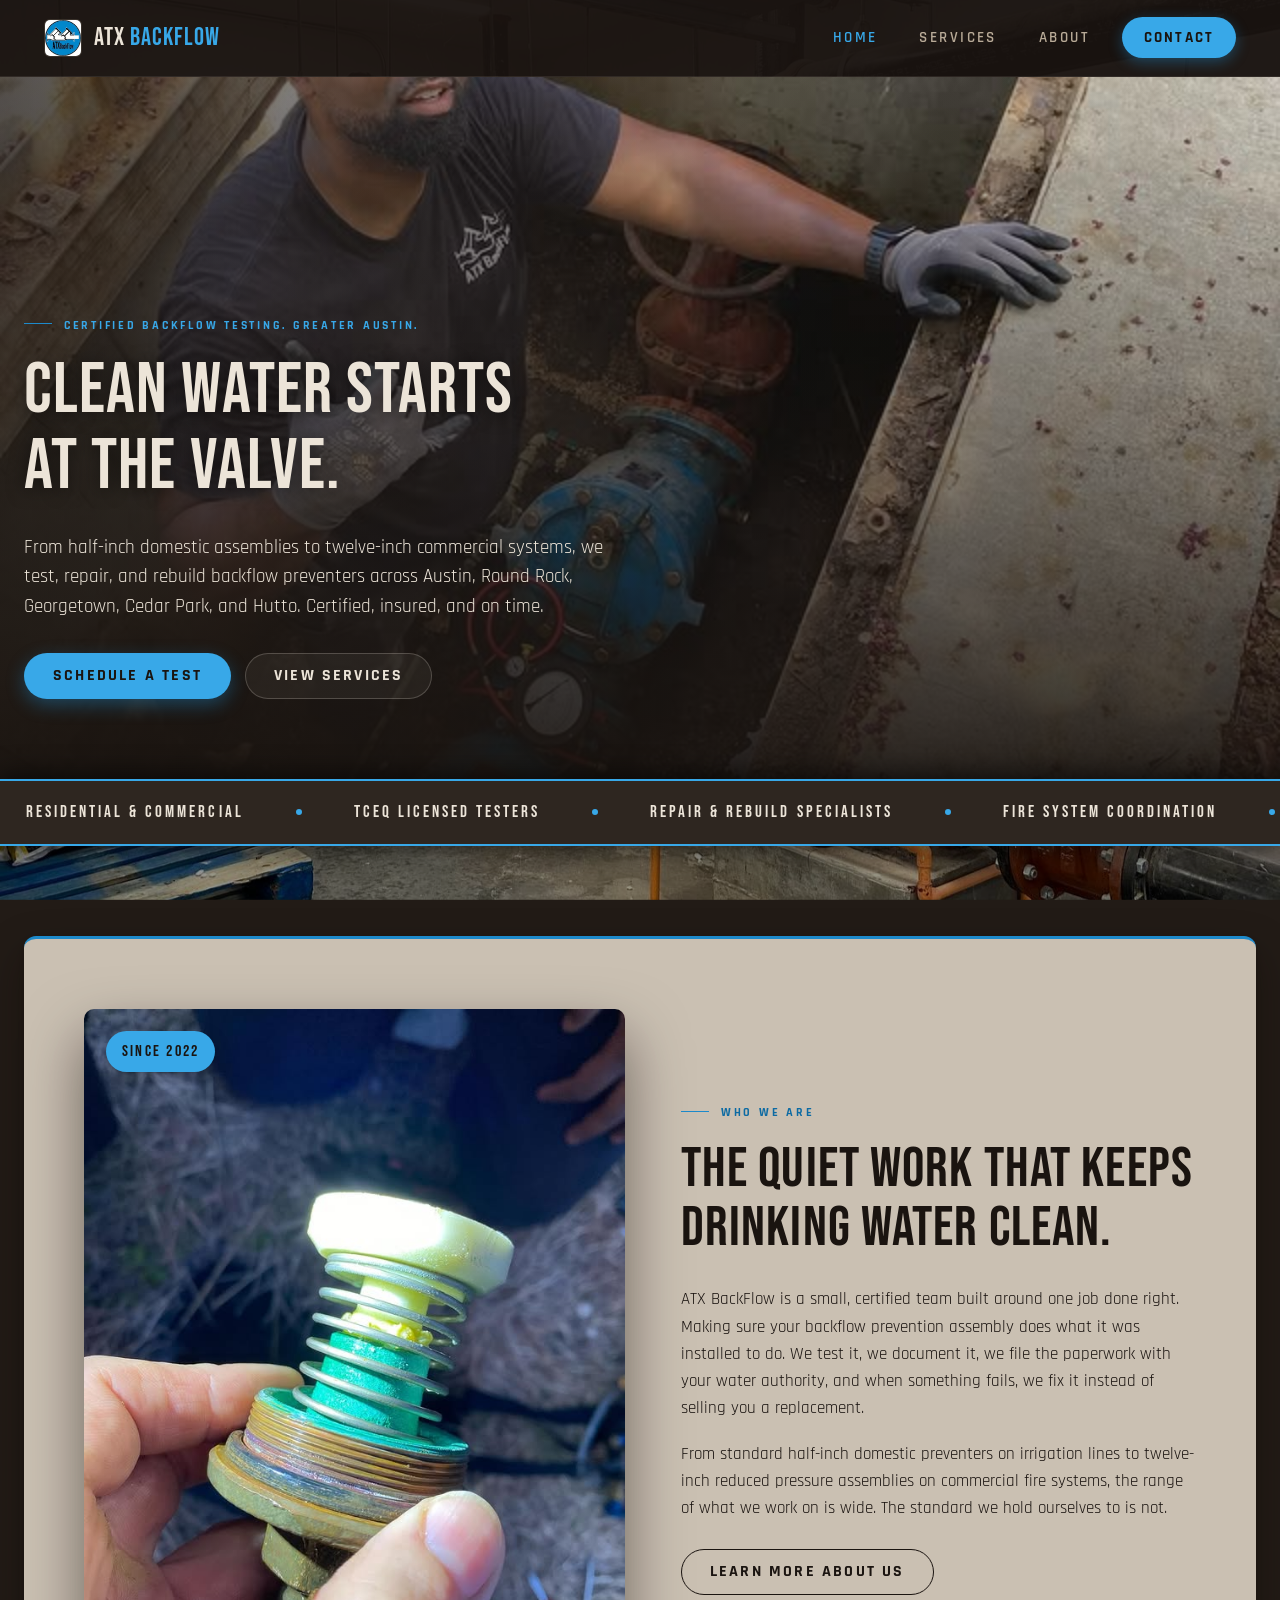
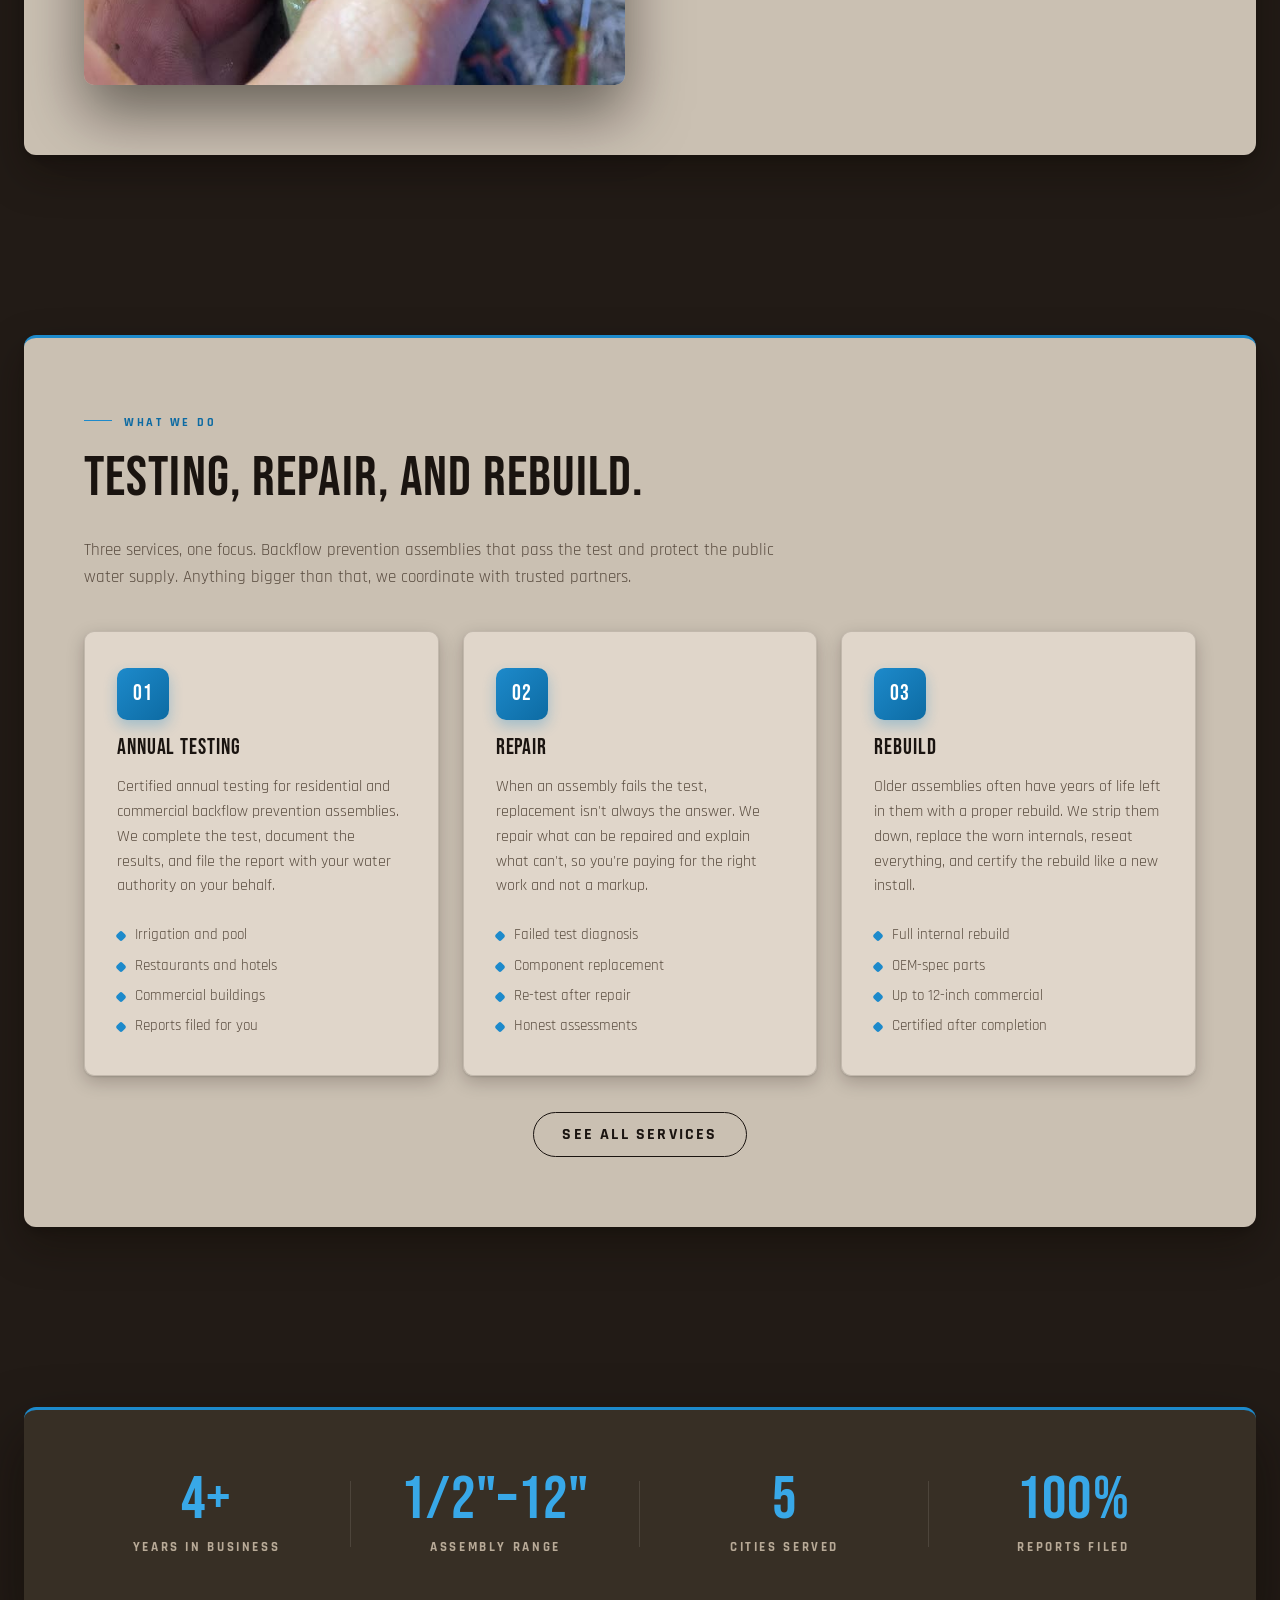
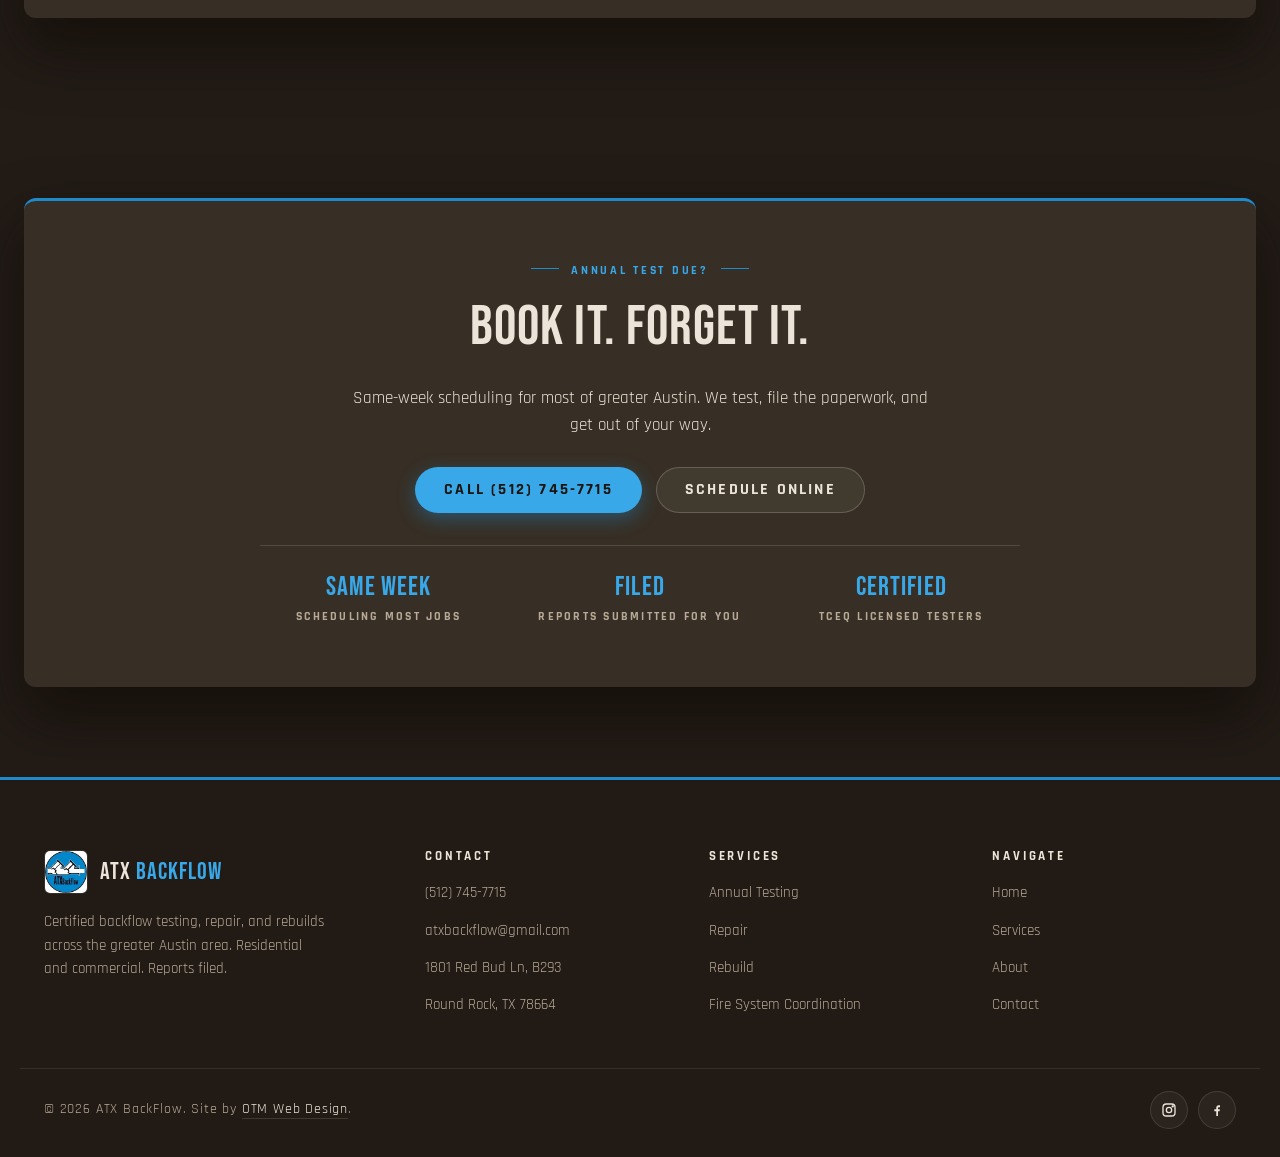
==== index.html @ 3ca77941 "small polish" ====
<!DOCTYPE html>
<html lang="en">
<head>
  <meta charset="UTF-8">
  <meta name="viewport" content="width=device-width, initial-scale=1.0">
  <title>ATX BackFlow | Certified Backflow Testing in Greater Austin</title>
  <meta name="description" content="ATX BackFlow is a certified backflow testing, repair, and rebuild company serving Austin, Round Rock, Georgetown, Cedar Park, and Hutto. Residential and commercial systems from 1/2 inch to 12 inch.">

  <link rel="preconnect" href="https://fonts.googleapis.com">
  <link rel="preconnect" href="https://fonts.gstatic.com" crossorigin>
  <link href="https://fonts.googleapis.com/css2?family=Bebas+Neue&family=Rajdhani:wght@400;500;600;700&display=swap" rel="stylesheet">

  <link rel="stylesheet" href="styles.css">
  <link rel="icon" type="image/png" href="assets/logo.jpg">
</head>
<body data-page="home">

  <header class="nav">
    <div class="nav__inner">
      <a href="index.html" class="nav__brand">
        <img src="assets/logo.jpg" alt="ATX BackFlow logo" class="nav__brand-mark">
        <strong>ATX <em>BackFlow</em></strong>
      </a>

      <button class="nav__hamburger" aria-label="Toggle menu" aria-expanded="false" aria-controls="nav-panel">
        <span></span><span></span><span></span>
      </button>

      <ul class="nav__menu">
        <li><a href="index.html" class="nav__link" data-nav="home">Home</a></li>
        <li><a href="services.html" class="nav__link" data-nav="services">Services</a></li>
        <li><a href="about.html" class="nav__link" data-nav="about">About</a></li>
        <li><a href="book.html" class="nav__cta">Contact</a></li>
      </ul>
    </div>
  </header>

  <!-- Mobile slide-in menu -->
  <div class="nav-backdrop" aria-hidden="true"></div>
  <nav class="nav-panel" id="nav-panel" aria-label="Mobile navigation">
    <a href="index.html" class="nav-panel__link" data-nav="home">Home</a>
    <a href="services.html" class="nav-panel__link" data-nav="services">Services</a>
    <a href="about.html" class="nav-panel__link" data-nav="about">About</a>
    <a href="book.html" class="nav-panel__cta">Contact</a>
  </nav>

  <!-- HERO -->
  <section class="hero">
    <div class="hero__bg" style="background-image: url('assets/hero-home.jpg');"></div>
    <div class="hero__inner">
      <div class="hero__content">
        <span class="eyebrow">Certified Backflow Testing. Greater Austin.</span>
        <h1>Clean Water Starts at the Valve.</h1>
        <p class="hero__lede">From half-inch domestic assemblies to twelve-inch commercial systems, we test, repair, and rebuild backflow preventers across Austin, Round Rock, Georgetown, Cedar Park, and Hutto. Certified, insured, and on time.</p>
        <div class="hero__actions">
          <a href="book.html" class="btn btn--primary">Schedule a Test</a>
          <a href="services.html" class="btn btn--ghost">View Services</a>
        </div>
      </div>
    </div>
  </section>

  <!-- MARQUEE (full-bleed, hero-to-content transition) -->
  <div class="marquee" aria-hidden="true">
    <div class="marquee__track">
      <span class="marquee__item">Residential &amp; Commercial</span>
      <span class="marquee__item">TCEQ Licensed Testers</span>
      <span class="marquee__item">Repair &amp; Rebuild Specialists</span>
      <span class="marquee__item">Fire System Coordination</span>
      <span class="marquee__item">Same-Week Scheduling</span>
      <span class="marquee__item">Reports Filed for You</span>
      <span class="marquee__item">Greater Austin Coverage</span>
      <span class="marquee__item">Residential &amp; Commercial</span>
      <span class="marquee__item">TCEQ Licensed Testers</span>
      <span class="marquee__item">Repair &amp; Rebuild Specialists</span>
      <span class="marquee__item">Fire System Coordination</span>
      <span class="marquee__item">Same-Week Scheduling</span>
      <span class="marquee__item">Reports Filed for You</span>
      <span class="marquee__item">Greater Austin Coverage</span>
    </div>
  </div>

  <!-- INTRO GRID -->
  <section class="section section-card">
    <div class="container reveal">
      <div class="intro-grid">
        <div class="intro-grid__media">
          <span class="intro-grid__badge">Since 2022</span>
          <img src="assets/intro-feature.jpg" alt="Rebuilt backflow assembly internals">
        </div>
        <div>
          <span class="eyebrow">Who We Are</span>
          <h2>The Quiet Work That Keeps Drinking Water Clean.</h2>
          <p>ATX BackFlow is a small, certified team built around one job done right. Making sure your backflow prevention assembly does what it was installed to do. We test it, we document it, we file the paperwork with your water authority, and when something fails, we fix it instead of selling you a replacement.</p>
          <p>From standard half-inch domestic preventers on irrigation lines to twelve-inch reduced pressure assemblies on commercial fire systems, the range of what we work on is wide. The standard we hold ourselves to is not.</p>
          <a href="about.html" class="btn btn--outline" style="margin-top: 8px;">Learn More About Us</a>
        </div>
      </div>
    </div>
  </section>

  <!-- SERVICES PREVIEW -->
  <section class="section section-card">
    <div class="container reveal">
      <div style="max-width: 720px;">
        <span class="eyebrow">What We Do</span>
        <h2>Testing, Repair, and Rebuild.</h2>
        <p class="muted" style="font-size: 1.05rem;">Three services, one focus. Backflow prevention assemblies that pass the test and protect the public water supply. Anything bigger than that, we coordinate with trusted partners.</p>
      </div>

      <div class="services-grid">
        <article class="service-card">
          <div class="service-card__icon">01</div>
          <h3>Annual Testing</h3>
          <p>Certified annual testing for residential and commercial backflow prevention assemblies. We complete the test, document the results, and file the report with your water authority on your behalf.</p>
          <ul class="service-card__list">
            <li>Irrigation and pool</li>
            <li>Restaurants and hotels</li>
            <li>Commercial buildings</li>
            <li>Reports filed for you</li>
          </ul>
        </article>

        <article class="service-card">
          <div class="service-card__icon">02</div>
          <h3>Repair</h3>
          <p>When an assembly fails the test, replacement isn't always the answer. We repair what can be repaired and explain what can't, so you're paying for the right work and not a markup.</p>
          <ul class="service-card__list">
            <li>Failed test diagnosis</li>
            <li>Component replacement</li>
            <li>Re-test after repair</li>
            <li>Honest assessments</li>
          </ul>
        </article>

        <article class="service-card">
          <div class="service-card__icon">03</div>
          <h3>Rebuild</h3>
          <p>Older assemblies often have years of life left in them with a proper rebuild. We strip them down, replace the worn internals, reseat everything, and certify the rebuild like a new install.</p>
          <ul class="service-card__list">
            <li>Full internal rebuild</li>
            <li>OEM-spec parts</li>
            <li>Up to 12-inch commercial</li>
            <li>Certified after completion</li>
          </ul>
        </article>
      </div>

      <div style="margin-top: 36px; text-align: center;">
        <a href="services.html" class="btn btn--outline">See All Services</a>
      </div>
    </div>
  </section>

  <!-- STATS (contained warm frame, deeper tone for emphasis) -->
  <section class="section section-card section-card--deep">
    <div class="container reveal">
      <div class="stats__grid">
        <div class="stat">
          <div class="stat__value">4+</div>
          <div class="stat__label">Years in Business</div>
        </div>
        <div class="stat">
          <div class="stat__value">1/2"&ndash;12"</div>
          <div class="stat__label">Assembly Range</div>
        </div>
        <div class="stat">
          <div class="stat__value">5</div>
          <div class="stat__label">Cities Served</div>
        </div>
        <div class="stat">
          <div class="stat__value">100%</div>
          <div class="stat__label">Reports Filed</div>
        </div>
      </div>
    </div>
  </section>

  <!-- CTA STRIP (contained warm frame, dense layout with trust strip) -->
  <section class="section section-card section-card--deep">
    <div class="container reveal">
      <div class="cta-strip__inner">
        <span class="eyebrow eyebrow--centered">Annual Test Due?</span>
        <h2>Book It. Forget It.</h2>
        <p class="cta-strip__lede">Same-week scheduling for most of greater Austin. We test, file the paperwork, and get out of your way.</p>
        <div class="cta-strip__actions">
          <a href="tel:5127457715" class="btn btn--primary">Call (512) 745-7715</a>
          <a href="book.html" class="btn btn--ghost">Schedule Online</a>
        </div>
        <div class="cta-trust">
          <div class="cta-trust__item">
            <div class="cta-trust__value">Same Week</div>
            <div class="cta-trust__label">Scheduling Most Jobs</div>
          </div>
          <div class="cta-trust__item">
            <div class="cta-trust__value">Filed</div>
            <div class="cta-trust__label">Reports Submitted For You</div>
          </div>
          <div class="cta-trust__item">
            <div class="cta-trust__value">Certified</div>
            <div class="cta-trust__label">TCEQ Licensed Testers</div>
          </div>
        </div>
      </div>
    </div>
  </section>

  <!-- FOOTER (full-bleed) -->
  <footer class="footer">
    <div class="footer__grid">
      <div>
        <div class="footer__brand">
          <img src="assets/logo.jpg" alt="ATX BackFlow logo">
          <span class="footer__brand-text">ATX <em>BackFlow</em></span>
        </div>
        <p class="footer__tagline">Certified backflow testing, repair, and rebuilds across the greater Austin area. Residential and commercial. Reports filed.</p>
      </div>

      <div class="footer__col">
        <h4>Contact</h4>
        <ul class="footer__list">
          <li><a href="tel:5127457715">(512) 745-7715</a></li>
          <li><a href="mailto:atxbackflow@gmail.com">atxbackflow@gmail.com</a></li>
          <li><span>1801 Red Bud Ln, B293</span></li>
          <li><span>Round Rock, TX 78664</span></li>
        </ul>
      </div>

      <div class="footer__col">
        <h4>Services</h4>
        <ul class="footer__list">
          <li><a href="services.html">Annual Testing</a></li>
          <li><a href="services.html">Repair</a></li>
          <li><a href="services.html">Rebuild</a></li>
          <li><a href="services.html">Fire System Coordination</a></li>
        </ul>
      </div>

      <div class="footer__col">
        <h4>Navigate</h4>
        <ul class="footer__list">
          <li><a href="index.html">Home</a></li>
          <li><a href="services.html">Services</a></li>
          <li><a href="about.html">About</a></li>
          <li><a href="book.html">Contact</a></li>
        </ul>
      </div>
    </div>

    <div class="footer__bottom">
      <div class="footer__credits">
        &copy; <span data-year>2026</span> ATX BackFlow. Site by <a href="https://otm-designs.com" target="_blank" rel="noopener">OTM Web Design</a>.
      </div>
      <div class="footer__social">
        <a href="https://www.instagram.com/atxbackflow/" target="_blank" rel="noopener" aria-label="Instagram">
          <svg viewBox="0 0 24 24" fill="none" stroke="currentColor" stroke-width="2"><rect x="3" y="3" width="18" height="18" rx="5"/><circle cx="12" cy="12" r="4"/><circle cx="17.5" cy="6.5" r="0.8" fill="currentColor"/></svg>
        </a>
        <a href="https://www.facebook.com/ATXbackflow" target="_blank" rel="noopener" aria-label="Facebook">
          <svg viewBox="0 0 24 24" fill="currentColor"><path d="M13.5 21v-7h2.4l.4-3h-2.8V9.2c0-.9.3-1.5 1.5-1.5h1.5V5c-.3 0-1.1-.1-2.1-.1-2.1 0-3.5 1.3-3.5 3.6V11H8v3h2.9v7h2.6z"/></svg>
        </a>
      </div>
    </div>
  </footer>

  <script src="script.js"></script>
</body>
</html>
---- styles.css ----
/* ============================================
   ATX BACKFLOW
   OTM Background Build Standard
   Warm taupe frames over dark locked background
   Water blue accent (plumbing/utility brand color)
   ============================================ */

:root {
  /* ===== Dark element palette (used for hero, nav, marquee, footer, dark sub-cards) ===== */
  --color-ink: #1a1410;          /* deep espresso text on warm frames, never pure black */
  --color-espresso: #221b16;     /* deepest dark used for footer / marquee / nav */
  --color-charcoal: #2c241d;     /* secondary dark */

  /* ===== Warm taupe frame palette ===== */
  --color-taupe-primary: #3a3128;     /* base for emphasis (CTA strip, stats, footer) */
  --color-taupe-frame: #d8cdbf;       /* primary warm frame fill (taupe, grounded) */
  --color-taupe-frame-soft: #e2d8cb;  /* lighter frame variant */
  --color-taupe-deep: #2e2620;        /* deepest warm tone, marquee/CTA strip emphasis */
  --color-taupe-line: rgba(58, 49, 40, 0.18);
  --color-warm-text-muted: #5a4d40;   /* muted text on warm frames */

  /* Frame fills with alpha for floating over locked bg */
  --frame-fill: rgba(216, 205, 191, 0.93);       /* warm taupe primary at 93% alpha */
  --frame-fill-soft: rgba(226, 216, 203, 0.94);  /* lighter sub-card / inner */
  --frame-fill-deep: rgba(58, 49, 40, 0.92);     /* deep emphasis frame (stats, CTA, marquee) */
  --frame-fill-deepest: rgba(34, 27, 22, 0.95);  /* deepest, used for footer */

  /* ===== Accent: water blue (plumbing brand) ===== */
  --accent: #1d8acb;
  --accent-bright: #38a8e8;
  --accent-deep: #0d6ba3;
  --accent-soft: rgba(29, 138, 203, 0.16);

  /* ===== Surfaces ===== */
  --color-cream: #f4ece1;              /* lightest accent surface for hover states */
  --color-text-on-dark: #ece4d8;       /* warm-tinted light text on dark surfaces */
  --color-text-on-dark-muted: #b8aa97;

  /* Form input fields (sit inside warm frames, need a clean readable surface) */
  --form-surface: #f8f2e8;
  --form-border: #b8a890;

  /* ===== Shadows ===== */
  --shadow-soft: 0 6px 18px rgba(20, 12, 6, 0.22), 0 1px 2px rgba(0, 0, 0, 0.12);
  --shadow-lift: 0 18px 42px rgba(15, 9, 4, 0.35), 0 4px 10px rgba(0, 0, 0, 0.18);
  --shadow-deep: 0 28px 60px rgba(10, 6, 2, 0.5);

  /* ===== Layout ===== */
  --container-max: 1240px;
  --radius-card: 12px;
  --radius-sub: 10px;
  --radius-pill: 999px;

  /* ===== Transitions ===== */
  --t-fast: 150ms ease;
  --t-base: 220ms ease;
  --t-slow: 380ms cubic-bezier(0.5, 0, 0.2, 1);
}

/* ============================================
   RESET / BASE
   ============================================ */

*, *::before, *::after { box-sizing: border-box; }

html {
  scroll-behavior: smooth;
  -webkit-text-size-adjust: 100%;
}

body {
  margin: 0;
  font-family: 'Rajdhani', system-ui, sans-serif;
  font-size: 17px;
  line-height: 1.6;
  color: var(--color-ink);
  background: var(--color-espresso);
  position: relative;
  min-height: 100vh;
  overflow-x: hidden;
}

body.nav-open { overflow: hidden; }

/* Locked body background. body::before ONLY. No body::after overlay (per spec). */
body::before {
  content: '';
  position: fixed;
  inset: 0;
  z-index: -1;
  background-image: url('assets/body-bg.jpg');
  background-size: cover;
  background-position: center;
  background-repeat: no-repeat;
  filter: brightness(0.6) saturate(0.95);
  will-change: transform;
}

img { max-width: 100%; display: block; }
a { color: inherit; text-decoration: none; }
button { font-family: inherit; cursor: pointer; border: none; background: none; color: inherit; }

/* ============================================
   TYPOGRAPHY
   ============================================ */

h1, h2, h3, h4 {
  font-family: 'Bebas Neue', 'Rajdhani', sans-serif;
  font-weight: 400;
  letter-spacing: 0.02em;
  line-height: 1.05;
  margin: 0 0 0.5em;
  text-transform: uppercase;
  color: var(--color-ink);
  text-wrap: balance;
}

h1 { font-size: clamp(2.8rem, 6vw, 4.5rem); letter-spacing: 0.015em; }
h2 { font-size: clamp(2.2rem, 4.5vw, 3.5rem); }
h3 { font-size: clamp(1.5rem, 2.6vw, 1.95rem); letter-spacing: 0.04em; }
h4 { font-size: 1.15rem; letter-spacing: 0.06em; }

p { margin: 0 0 1.1em; color: var(--color-ink); }
p:last-child { margin-bottom: 0; }

.lede, .hero__lede, .cta-strip p { text-wrap: pretty; }

.eyebrow {
  display: inline-block;
  font-family: 'Rajdhani', sans-serif;
  font-size: 0.78rem;
  font-weight: 700;
  letter-spacing: 0.22em;
  text-transform: uppercase;
  color: var(--accent-deep);
  margin-bottom: 1.1rem;
}

.eyebrow::before {
  content: '';
  display: inline-block;
  width: 28px;
  height: 1px;
  background: var(--accent);
  vertical-align: middle;
  margin-right: 12px;
  margin-bottom: 4px;
}

/* Symmetric eyebrow (used on CTA strip): line on both sides */
.eyebrow--centered {
  display: block;
  text-align: center;
  margin-bottom: 1.1rem;
}
.eyebrow--centered::before,
.eyebrow--centered::after {
  content: '';
  display: inline-block;
  width: 28px;
  height: 1px;
  background: var(--accent);
  vertical-align: middle;
  margin: 0 12px 4px;
}

/* Text on dark surfaces (hero, marquee, CTA strip, footer, deep frames) */
.on-dark { color: var(--color-text-on-dark); }
.on-dark h1, .on-dark h2, .on-dark h3, .on-dark h4 { color: var(--color-text-on-dark); }
.on-dark p { color: var(--color-text-on-dark); }
.on-dark .muted { color: var(--color-text-on-dark-muted); }

.muted { color: var(--color-warm-text-muted); }

/* ============================================
   LAYOUT PRIMITIVES
   Warm frame floating over locked background
   ============================================ */

.section {
  padding: 90px 0;
  position: relative;
  background: transparent;
}

.section--tight { padding: 60px 0; }

.container {
  width: calc(100% - 48px);
  max-width: var(--container-max);
  margin: 0 auto;
}

/* THE CORE PATTERN: warm floating frame.
   Applied to .section .container via the .section-card class on the section.
   Every content frame carries a 3px accent top border (frame top trim). */
.section-card .container {
  background: var(--frame-fill);
  color: var(--color-ink);
  padding: 70px 60px;
  border-radius: var(--radius-card);
  box-shadow: var(--shadow-lift);
  border-top: 3px solid var(--accent);
  position: relative;
}

/* Deeper warm frame for emphasis sections (stats, CTA strip) */
.section-card--deep .container {
  background: var(--frame-fill-deep);
  color: var(--color-text-on-dark);
  padding: 60px 50px;
  border-radius: var(--radius-card);
  box-shadow: var(--shadow-deep);
  border-top: 3px solid var(--accent);
}

.section-card--deep .container h1,
.section-card--deep .container h2,
.section-card--deep .container h3,
.section-card--deep .container h4 { color: var(--color-text-on-dark); }
.section-card--deep .container p { color: var(--color-text-on-dark); }
.section-card--deep .container .eyebrow { color: var(--accent-bright); }
.section-card--deep .container .muted { color: var(--color-text-on-dark-muted); }

/* ============================================
   BRAND TRANSITION RAIL (inner pages only)
   Sits below hero, above first content frame.
   Pages WITH a marquee skip this (marquee handles the transition).
   ============================================ */

.brand-rail {
  padding: 32px 0;
  display: flex;
  flex-direction: column;
  align-items: stretch;
  gap: 8px;
  background: transparent;
}

.brand-rail__line-primary {
  height: 3px;
  background: var(--accent);
  box-shadow: 0 0 14px rgba(56, 168, 232, 0.4);
}

.brand-rail__line-secondary {
  height: 1px;
  background: var(--accent-deep);
  opacity: 0.7;
}

/* ============================================
   NAV
   Full-width bar, no backdrop-filter (panel positioning hazard).
   Solid-ish dark background gives the premium feel.
   ============================================ */

.nav {
  position: sticky;
  top: 0;
  z-index: 100;
  background: rgba(26, 20, 16, 0.94);
  border-bottom: 1px solid rgba(216, 205, 191, 0.1);
}

.nav__inner {
  max-width: var(--container-max);
  margin: 0 auto;
  padding: 18px 24px;
  display: flex;
  align-items: center;
  justify-content: space-between;
  gap: 24px;
}

.nav__brand {
  display: flex;
  align-items: center;
  gap: 12px;
  font-family: 'Bebas Neue', sans-serif;
  font-size: 1.55rem;
  letter-spacing: 0.04em;
  color: var(--color-text-on-dark);
}

.nav__brand-mark {
  width: 38px;
  height: 38px;
  border-radius: 6px;
  object-fit: cover;
  background: var(--color-espresso);
  border: 1px solid rgba(216, 205, 191, 0.12);
}

.nav__brand strong {
  font-weight: 400;
  color: var(--color-text-on-dark);
}

.nav__brand strong em {
  font-style: normal;
  color: var(--accent-bright);
}

.nav__menu {
  display: flex;
  align-items: center;
  gap: 6px;
  list-style: none;
  margin: 0;
  padding: 0;
}

.nav__link {
  font-family: 'Rajdhani', sans-serif;
  font-size: 0.95rem;
  font-weight: 600;
  letter-spacing: 0.16em;
  text-transform: uppercase;
  color: var(--color-text-on-dark-muted);
  padding: 10px 18px;
  border-radius: var(--radius-pill);
  transition: color var(--t-fast), background var(--t-fast);
}

.nav__link:hover { color: var(--color-text-on-dark); background: rgba(216, 205, 191, 0.06); }
.nav__link.is-active { color: var(--accent-bright); }

.nav__cta {
  font-family: 'Rajdhani', sans-serif;
  font-size: 0.95rem;
  font-weight: 700;
  letter-spacing: 0.14em;
  text-transform: uppercase;
  color: var(--color-ink);
  background: var(--accent-bright);
  padding: 11px 22px;
  border-radius: var(--radius-pill);
  margin-left: 8px;
  transition: background var(--t-fast), transform var(--t-fast), box-shadow var(--t-fast);
  box-shadow: 0 4px 14px rgba(29, 138, 203, 0.4);
}

.nav__cta:hover { background: var(--color-cream); transform: translateY(-1px); box-shadow: 0 8px 22px rgba(29, 138, 203, 0.55); }

/* ============================================
   PREMIUM HAMBURGER + SLIDE-IN MOBILE MENU
   ============================================ */

.nav__hamburger {
  display: none;
  width: 48px;
  height: 48px;
  position: relative;
  background: transparent;
  border: none;
  border-radius: 8px;
  z-index: 220;
  cursor: pointer;
}

.nav__hamburger span {
  position: absolute;
  left: 11px;
  width: 26px;
  height: 2.5px;
  background: var(--accent-bright);
  border-radius: 2px;
  transition: transform 0.3s cubic-bezier(0.5, 0, 0.2, 1),
              opacity 0.2s ease,
              top 0.3s cubic-bezier(0.5, 0, 0.2, 1);
}

.nav__hamburger span:nth-child(1) { top: 16px; }
.nav__hamburger span:nth-child(2) { top: 22.75px; }
.nav__hamburger span:nth-child(3) { top: 29.5px; }

body.nav-open .nav__hamburger span:nth-child(1) { top: 22.75px; transform: rotate(45deg); }
body.nav-open .nav__hamburger span:nth-child(2) { opacity: 0; }
body.nav-open .nav__hamburger span:nth-child(3) { top: 22.75px; transform: rotate(-45deg); }

/* Backdrop dimming overlay */
.nav-backdrop {
  display: none;
  position: fixed;
  inset: 0;
  background: rgba(0, 0, 0, 0.55);
  backdrop-filter: blur(2px);
  -webkit-backdrop-filter: blur(2px);
  opacity: 0;
  transition: opacity 0.35s ease;
  pointer-events: none;
  z-index: 200;
}

body.nav-open .nav-backdrop {
  display: block;
  opacity: 1;
  pointer-events: auto;
}

/* Slide-in panel */
.nav-panel {
  display: none;
  position: fixed;
  top: 0;
  right: 0;
  bottom: 0;
  width: min(78vw, 360px);
  background: linear-gradient(165deg, var(--color-espresso) 0%, var(--color-charcoal) 60%, var(--color-taupe-primary) 100%);
  border-left: 3px solid var(--accent);
  box-shadow: -20px 0 60px rgba(0, 0, 0, 0.45);
  padding: 96px 32px 50px;
  transform: translateX(100%);
  transition: transform 0.4s cubic-bezier(0.5, 0, 0.2, 1);
  z-index: 210;
  flex-direction: column;
  gap: 0;
}

body.nav-open .nav-panel {
  display: flex;
  transform: translateX(0);
}

.nav-panel__link {
  display: block;
  font-family: 'Bebas Neue', sans-serif;
  font-size: 1.55rem;
  letter-spacing: 0.1em;
  color: var(--color-text-on-dark);
  padding: 18px 0;
  border-bottom: 1px solid rgba(56, 168, 232, 0.18);
  transition: color 0.3s cubic-bezier(0.5, 0, 0.2, 1),
              padding-left 0.3s cubic-bezier(0.5, 0, 0.2, 1);
}

.nav-panel__link:hover,
.nav-panel__link.is-active {
  color: var(--accent-bright);
  padding-left: 10px;
}

.nav-panel__cta {
  margin-top: auto;
  display: block;
  text-align: center;
  font-family: 'Rajdhani', sans-serif;
  font-size: 1rem;
  font-weight: 700;
  letter-spacing: 0.14em;
  text-transform: uppercase;
  color: var(--color-ink);
  background: var(--accent-bright);
  padding: 16px 22px;
  border-radius: var(--radius-pill);
  box-shadow: 0 6px 18px rgba(29, 138, 203, 0.4);
}

/* ============================================
   HERO
   Full-bleed. Only element allowed to break gutters.
   ============================================ */

.hero {
  position: relative;
  min-height: 78vh;
  display: flex;
  align-items: flex-end;
  padding: 120px 0 80px;
  overflow: hidden;
  isolation: isolate;
}

.hero--page { min-height: 56vh; padding: 90px 0 60px; }

.hero__bg {
  position: absolute;
  inset: 0;
  z-index: -1;
  background-size: cover;
  background-position: center;
  background-repeat: no-repeat;
}

.hero__bg::after {
  content: '';
  position: absolute;
  inset: 0;
  background:
    linear-gradient(180deg, rgba(26, 20, 16, 0.15) 0%, rgba(26, 20, 16, 0.55) 60%, rgba(26, 20, 16, 0.92) 100%),
    linear-gradient(90deg, rgba(26, 20, 16, 0.7) 0%, rgba(26, 20, 16, 0.15) 55%, transparent 100%);
}

.hero__inner {
  max-width: var(--container-max);
  margin: 0 auto;
  width: calc(100% - 48px);
  position: relative;
  z-index: 2;
}

.hero__content { max-width: 720px; }

.hero h1 {
  color: var(--color-text-on-dark);
  margin-bottom: 0.4em;
  text-shadow: 0 2px 18px rgba(0, 0, 0, 0.55);
  text-wrap: balance;
}

.hero__lede {
  font-size: 1.18rem;
  line-height: 1.55;
  color: var(--color-text-on-dark);
  max-width: 580px;
  margin-bottom: 2rem;
  font-weight: 400;
  text-wrap: pretty;
}

.hero .eyebrow { color: var(--accent-bright); }

.hero__actions {
  display: flex;
  gap: 14px;
  flex-wrap: wrap;
  align-items: center;
}

/* ============================================
   BUTTONS
   ============================================ */

.btn {
  display: inline-flex;
  align-items: center;
  justify-content: center;
  gap: 10px;
  font-family: 'Rajdhani', sans-serif;
  font-size: 0.98rem;
  font-weight: 700;
  letter-spacing: 0.14em;
  text-transform: uppercase;
  padding: 14px 28px;
  border-radius: var(--radius-pill);
  transition: all var(--t-base);
  border: 1px solid transparent;
  cursor: pointer;
  text-align: center;
  line-height: 1;
}

.btn--primary {
  background: var(--accent-bright);
  color: var(--color-ink);
  box-shadow: 0 6px 18px rgba(29, 138, 203, 0.4);
}
.btn--primary:hover { background: var(--color-cream); transform: translateY(-2px); box-shadow: 0 10px 26px rgba(29, 138, 203, 0.55); }

.btn--ghost {
  background: rgba(236, 228, 216, 0.06);
  color: var(--color-text-on-dark);
  border-color: rgba(236, 228, 216, 0.22);
}
.btn--ghost:hover { background: rgba(236, 228, 216, 0.12); border-color: var(--accent-bright); color: var(--accent-bright); }

.btn--dark {
  background: var(--color-ink);
  color: var(--color-text-on-dark);
  border-color: var(--color-ink);
}
.btn--dark:hover { background: var(--color-charcoal); transform: translateY(-2px); }

.btn--outline {
  background: transparent;
  color: var(--color-ink);
  border-color: var(--color-ink);
}
.btn--outline:hover { background: var(--color-ink); color: var(--color-text-on-dark); transform: translateY(-2px); }

.btn--block { display: flex; width: 100%; }

/* ============================================
   MARQUEE (full-bleed, deep warm tone, accent borders)
   ============================================ */

.marquee {
  background: var(--color-taupe-deep);
  border-top: 2px solid var(--accent-bright);
  border-bottom: 2px solid var(--accent-bright);
  padding: 18px 0;
  overflow: hidden;
  position: relative;
  z-index: 3;
  box-shadow:
    0 -8px 24px rgba(0, 0, 0, 0.45),
    0 8px 24px rgba(0, 0, 0, 0.35);
}

.marquee__track {
  display: flex;
  white-space: nowrap;
  animation: marquee-scroll 38s linear infinite;
  width: max-content;
}

.marquee:hover .marquee__track { animation-play-state: paused; }

.marquee__item {
  font-family: 'Bebas Neue', sans-serif;
  font-size: 1.05rem;
  letter-spacing: 0.18em;
  color: var(--color-text-on-dark);
  padding: 0 26px;
  display: flex;
  align-items: center;
  gap: 26px;
}

.marquee__item::after {
  content: '';
  display: inline-block;
  width: 6px;
  height: 6px;
  border-radius: 50%;
  background: var(--accent-bright);
  margin-left: 26px;
}

@keyframes marquee-scroll {
  from { transform: translateX(0); }
  to { transform: translateX(-50%); }
}

@media (prefers-reduced-motion: reduce) {
  .marquee__track { animation: none; }
}

/* ============================================
   INTRO GRID
   ============================================ */

.intro-grid {
  display: grid;
  grid-template-columns: 1.05fr 1fr;
  gap: 56px;
  align-items: center;
}

.intro-grid__media {
  position: relative;
  border-radius: var(--radius-sub);
  overflow: hidden;
  aspect-ratio: 4 / 5;
  box-shadow: var(--shadow-deep);
}

.intro-grid__media img {
  width: 100%;
  height: 100%;
  object-fit: cover;
}

.intro-grid__badge {
  position: absolute;
  top: 22px;
  left: 22px;
  background: var(--accent-bright);
  color: var(--color-ink);
  font-family: 'Bebas Neue', sans-serif;
  font-size: 1rem;
  letter-spacing: 0.14em;
  padding: 8px 16px;
  border-radius: var(--radius-pill);
  box-shadow: var(--shadow-soft);
}

/* ============================================
   SERVICES GRID (warm sub-cards inside warm frame)
   ============================================ */

.services-grid {
  display: grid;
  grid-template-columns: repeat(3, 1fr);
  gap: 24px;
  margin-top: 40px;
}

.service-card {
  background: var(--frame-fill-soft);
  border: 1px solid var(--color-taupe-line);
  border-radius: var(--radius-sub);
  padding: 36px 32px;
  transition: transform var(--t-base), box-shadow var(--t-base), border-color var(--t-base);
  display: flex;
  flex-direction: column;
  gap: 16px;
  box-shadow: var(--shadow-soft);
}

.service-card:hover {
  transform: translateY(-4px);
  box-shadow: var(--shadow-lift);
  border-color: var(--accent);
}

.service-card__icon {
  width: 52px;
  height: 52px;
  border-radius: 10px;
  background: linear-gradient(135deg, var(--accent) 0%, var(--accent-deep) 100%);
  display: flex;
  align-items: center;
  justify-content: center;
  color: #fff;
  font-family: 'Bebas Neue', sans-serif;
  font-size: 1.4rem;
  letter-spacing: 0.05em;
  box-shadow: 0 6px 14px rgba(29, 138, 203, 0.32);
}

.service-card h3 {
  color: var(--color-ink);
  margin: 0;
  font-size: 1.4rem;
  letter-spacing: 0.04em;
}

.service-card p {
  color: var(--color-warm-text-muted);
  font-size: 1rem;
  margin: 0;
  line-height: 1.55;
}

.service-card__list {
  list-style: none;
  margin: 8px 0 0;
  padding: 0;
  display: flex;
  flex-direction: column;
  gap: 6px;
}

.service-card__list li {
  font-size: 0.95rem;
  color: var(--color-warm-text-muted);
  padding-left: 18px;
  position: relative;
}

.service-card__list li::before {
  content: '';
  position: absolute;
  left: 0;
  top: 9px;
  width: 8px;
  height: 8px;
  background: var(--accent);
  border-radius: 2px;
  transform: rotate(45deg);
}

/* Values card with permanent left-edge accent stripe (used on about page) */
.value-card {
  position: relative;
  border-left: 3px solid var(--accent);
}

/* Service area tile (used on services page) */
.service-area-tile {
  padding: 14px 18px;
  background: var(--frame-fill-soft);
  border-radius: 8px;
  border-left: 3px solid var(--accent);
  font-weight: 600;
  color: var(--color-ink);
}

/* ============================================
   PRICING (warm sub-cards inside warm frame)
   ============================================ */

.pricing-grid {
  display: grid;
  grid-template-columns: repeat(3, 1fr);
  gap: 24px;
  margin-top: 40px;
}

.price-card {
  background: var(--frame-fill-soft);
  color: var(--color-ink);
  border-radius: var(--radius-sub);
  padding: 40px 32px;
  text-align: center;
  border: 1px solid var(--color-taupe-line);
  transition: transform var(--t-base), border-color var(--t-base), box-shadow var(--t-base);
  display: flex;
  flex-direction: column;
  box-shadow: var(--shadow-soft);
}

.price-card:hover {
  transform: translateY(-4px);
  border-color: var(--accent);
  box-shadow: var(--shadow-lift);
}

.price-card__label {
  font-family: 'Bebas Neue', sans-serif;
  font-size: 1.5rem;
  letter-spacing: 0.08em;
  color: var(--accent-deep);
  margin-bottom: 8px;
}

.price-card__amount {
  font-family: 'Bebas Neue', sans-serif;
  font-size: 3.6rem;
  letter-spacing: 0.02em;
  line-height: 1;
  color: var(--color-ink);
  margin-bottom: 6px;
}

.price-card__divider {
  width: 56px;
  height: 2px;
  background: var(--accent);
  margin: 22px auto;
}

.price-card__desc {
  font-size: 0.98rem;
  color: var(--color-warm-text-muted);
  line-height: 1.55;
  margin: 0 0 8px;
}

.price-card__note {
  font-size: 0.82rem;
  letter-spacing: 0.08em;
  text-transform: uppercase;
  color: var(--color-warm-text-muted);
  margin-top: auto;
  padding-top: 18px;
  opacity: 0.75;
}

/* ============================================
   STATS (contained, deep warm frame)
   ============================================ */

.stats__grid {
  display: grid;
  grid-template-columns: repeat(4, 1fr);
  gap: 24px;
}

.stat {
  text-align: center;
  padding: 0 16px;
  position: relative;
}

.stat:not(:last-child)::after {
  content: '';
  position: absolute;
  right: -12px;
  top: 12%;
  bottom: 12%;
  width: 1px;
  background: rgba(236, 228, 216, 0.12);
}

.stat__value {
  font-family: 'Bebas Neue', sans-serif;
  font-size: clamp(2.6rem, 5vw, 3.8rem);
  letter-spacing: 0.02em;
  line-height: 1;
  color: var(--accent-bright);
  margin-bottom: 6px;
}

.stat__label {
  font-family: 'Rajdhani', sans-serif;
  font-size: 0.82rem;
  font-weight: 700;
  letter-spacing: 0.2em;
  text-transform: uppercase;
  color: var(--color-text-on-dark-muted);
}

/* ============================================
   GALLERY GRID
   ============================================ */

.gallery-grid {
  display: grid;
  grid-template-columns: repeat(3, 1fr);
  gap: 16px;
  margin-top: 40px;
}

.gallery-item {
  aspect-ratio: 1 / 1;
  border-radius: var(--radius-sub);
  overflow: hidden;
  position: relative;
  background: var(--color-espresso);
  box-shadow: var(--shadow-soft);
  transition: transform var(--t-base), box-shadow var(--t-base);
}

.gallery-item:hover { transform: translateY(-3px); box-shadow: var(--shadow-lift); }

.gallery-item img {
  width: 100%;
  height: 100%;
  object-fit: cover;
  transition: transform 600ms ease;
}

.gallery-item:hover img { transform: scale(1.04); }

/* ============================================
   FEATURE GRID (image + content)
   ============================================ */

.feature {
  display: grid;
  grid-template-columns: 1fr 1fr;
  gap: 56px;
  align-items: center;
}

.feature--reverse .feature__media { order: 2; }

.feature__media {
  border-radius: var(--radius-sub);
  overflow: hidden;
  aspect-ratio: 4 / 3;
  box-shadow: var(--shadow-deep);
}

.feature__media img {
  width: 100%;
  height: 100%;
  object-fit: cover;
}

/* ============================================
   CTA STRIP (contained warm frame, dense layout)
   Eyebrow with symmetric line marks, headline, lede,
   dual CTAs, 3-item trust strip below
   ============================================ */

.cta-strip__inner {
  max-width: 760px;
  margin: 0 auto;
  text-align: center;
}

.cta-strip h2 {
  margin-bottom: 14px;
  font-size: clamp(1.9rem, 4vw, 2.7rem);
}

.cta-strip__lede {
  font-size: 1.05rem;
  margin-bottom: 28px;
  max-width: 580px;
  margin-left: auto;
  margin-right: auto;
  text-wrap: pretty;
}

.cta-strip__actions {
  display: flex;
  gap: 14px;
  justify-content: center;
  flex-wrap: wrap;
  margin-bottom: 32px;
}

.cta-trust {
  display: grid;
  grid-template-columns: repeat(3, 1fr);
  gap: 24px;
  padding-top: 28px;
  border-top: 1px solid rgba(236, 228, 216, 0.15);
  margin-top: 8px;
}

.cta-trust__item { text-align: center; }

.cta-trust__value {
  font-family: 'Bebas Neue', sans-serif;
  font-size: 1.7rem;
  letter-spacing: 0.04em;
  color: var(--accent-bright);
  line-height: 1;
  margin-bottom: 6px;
}

.cta-trust__label {
  font-family: 'Rajdhani', sans-serif;
  font-size: 0.78rem;
  font-weight: 700;
  letter-spacing: 0.18em;
  text-transform: uppercase;
  color: var(--color-text-on-dark-muted);
}

/* ============================================
   FORM
   Light side: warm frame fill. Dark side: deep warm.
   ============================================ */

.form-shell {
  display: grid;
  grid-template-columns: 1.4fr 1fr;
  gap: 0;
  border-radius: var(--radius-card);
  overflow: hidden;
  box-shadow: var(--shadow-deep);
  border-top: 3px solid var(--accent);
}

.form-shell__form {
  background: var(--frame-fill);
  padding: 56px 48px;
}

.form-shell__form h2 { color: var(--color-ink); margin-bottom: 28px; }

.form-shell__sidebar {
  background: var(--frame-fill-deep);
  color: var(--color-text-on-dark);
  padding: 56px 40px;
  display: flex;
  flex-direction: column;
  gap: 28px;
}

.form-shell__sidebar h3 {
  color: var(--accent-bright);
  margin-bottom: 8px;
  font-size: 1.15rem;
  letter-spacing: 0.08em;
}

.form-shell__sidebar p,
.form-shell__sidebar a {
  color: var(--color-text-on-dark);
  font-size: 1rem;
  margin: 0;
}

.form-shell__sidebar a:hover { color: var(--accent-bright); }

.form-shell__contact-block { border-top: 1px solid rgba(236, 228, 216, 0.12); padding-top: 22px; }
.form-shell__contact-block:first-of-type { border-top: 0; padding-top: 0; }

.form-row { display: grid; grid-template-columns: 1fr 1fr; gap: 18px; margin-bottom: 18px; }
.form-row--single { grid-template-columns: 1fr; }

.form-field { display: flex; flex-direction: column; gap: 8px; }

.form-field label {
  font-family: 'Rajdhani', sans-serif;
  font-size: 0.78rem;
  font-weight: 700;
  letter-spacing: 0.18em;
  text-transform: uppercase;
  color: var(--color-warm-text-muted);
}

.form-field input,
.form-field select,
.form-field textarea {
  font-family: 'Rajdhani', sans-serif;
  font-size: 1rem;
  padding: 13px 14px;
  border: 1px solid var(--form-border);
  border-radius: 8px;
  background: var(--form-surface);
  color: var(--color-ink);
  transition: border-color var(--t-fast), background var(--t-fast), box-shadow var(--t-fast);
  width: 100%;
}

.form-field input:focus,
.form-field select:focus,
.form-field textarea:focus {
  outline: none;
  border-color: var(--accent);
  background: #fff;
  box-shadow: 0 0 0 3px var(--accent-soft);
}

.form-field textarea { resize: vertical; min-height: 120px; }

.form-submit { margin-top: 12px; }

/* ============================================
   FOOTER (full-bleed, deepest warm tone)
   3px accent top border to mirror frame trim and close the loop
   ============================================ */

.footer {
  background: var(--frame-fill-deepest);
  border-top: 3px solid var(--accent);
  padding: 70px 0 28px;
  color: var(--color-text-on-dark-muted);
  position: relative;
  z-index: 3;
}

.footer__grid {
  display: grid;
  grid-template-columns: 1.4fr 1fr 1fr 1fr;
  gap: 40px;
  max-width: var(--container-max);
  margin: 0 auto;
  padding: 0 24px;
}

.footer__brand {
  display: flex;
  align-items: center;
  gap: 12px;
  margin-bottom: 16px;
}

.footer__brand img {
  width: 44px; height: 44px;
  border-radius: 6px;
  border: 1px solid rgba(236, 228, 216, 0.1);
}

.footer__brand-text {
  font-family: 'Bebas Neue', sans-serif;
  font-size: 1.5rem;
  letter-spacing: 0.04em;
  color: var(--color-text-on-dark);
}

.footer__brand-text em { font-style: normal; color: var(--accent-bright); }

.footer__tagline { font-size: 0.95rem; max-width: 280px; line-height: 1.55; color: var(--color-text-on-dark-muted); }

.footer__col h4 {
  font-family: 'Rajdhani', sans-serif;
  font-size: 0.8rem;
  font-weight: 700;
  letter-spacing: 0.22em;
  text-transform: uppercase;
  color: var(--color-text-on-dark);
  margin-bottom: 16px;
}

.footer__list { list-style: none; padding: 0; margin: 0; display: flex; flex-direction: column; gap: 10px; }
.footer__list a, .footer__list span { font-size: 0.95rem; color: var(--color-text-on-dark-muted); transition: color var(--t-fast); }
.footer__list a:hover { color: var(--accent-bright); }

.footer__bottom {
  max-width: var(--container-max);
  margin: 50px auto 0;
  padding: 22px 24px 0;
  border-top: 1px solid rgba(236, 228, 216, 0.1);
  display: flex;
  align-items: center;
  justify-content: space-between;
  gap: 24px;
  font-size: 0.85rem;
  letter-spacing: 0.06em;
}

.footer__credits { color: var(--color-text-on-dark-muted); }
.footer__credits a { color: var(--color-text-on-dark); border-bottom: 1px solid rgba(236, 228, 216, 0.15); }
.footer__credits a:hover { color: var(--accent-bright); border-color: var(--accent-bright); }

.footer__social { display: flex; gap: 10px; }

.footer__social a {
  width: 38px; height: 38px;
  border-radius: 50%;
  background: rgba(236, 228, 216, 0.05);
  border: 1px solid rgba(236, 228, 216, 0.12);
  display: flex;
  align-items: center;
  justify-content: center;
  color: var(--color-text-on-dark);
  transition: background var(--t-fast), color var(--t-fast), border-color var(--t-fast);
}

.footer__social a:hover { background: var(--accent); color: #fff; border-color: var(--accent); }
.footer__social svg { width: 16px; height: 16px; }

/* ============================================
   THANK-YOU
   ============================================ */

.thanks {
  min-height: calc(100vh - 90px);
  display: flex;
  align-items: center;
  padding: 80px 0;
}

.thanks__card {
  max-width: 640px;
  margin: 0 auto;
  background: var(--frame-fill);
  color: var(--color-ink);
  border-radius: var(--radius-card);
  padding: 70px 56px;
  text-align: center;
  box-shadow: var(--shadow-deep);
  border-top: 3px solid var(--accent);
}

.thanks__check {
  width: 72px; height: 72px;
  border-radius: 50%;
  background: var(--accent-bright);
  color: #fff;
  display: flex;
  align-items: center;
  justify-content: center;
  margin: 0 auto 24px;
  box-shadow: 0 8px 22px rgba(29, 138, 203, 0.4);
}

.thanks__check svg { width: 32px; height: 32px; stroke-width: 3; }

.thanks h1 { color: var(--color-ink); margin-bottom: 14px; }
.thanks p { color: var(--color-warm-text-muted); font-size: 1.05rem; margin-bottom: 22px; }

/* ============================================
   REVEAL ANIMATIONS
   ============================================ */

.reveal {
  opacity: 0;
  transform: translateY(20px);
  transition: opacity 600ms ease, transform 600ms ease;
}

.reveal.is-visible { opacity: 1; transform: translateY(0); }

@media (prefers-reduced-motion: reduce) {
  .reveal { opacity: 1; transform: none; transition: none; }
}

/* ============================================
   RESPONSIVE
   ============================================ */

@media (max-width: 1100px) {
  .form-shell { grid-template-columns: 1fr; }
  .feature, .intro-grid { grid-template-columns: 1fr; gap: 36px; }
  .feature--reverse .feature__media { order: 0; }
  .services-grid { grid-template-columns: repeat(2, 1fr); }
  .stats__grid { grid-template-columns: repeat(2, 1fr); gap: 36px; }
  .stat:nth-child(2)::after { display: none; }
  .footer__grid { grid-template-columns: 1.4fr 1fr 1fr; }
}

@media (max-width: 900px) {
  .nav__menu, .nav__cta { display: none; }
  .nav__hamburger { display: block; }

  .section { padding: 70px 0; }
  .section-card .container,
  .section-card--deep .container { padding: 50px 36px; }

  .hero { min-height: 70vh; padding: 90px 0 60px; }
  .hero--page { min-height: 44vh; padding: 70px 0 50px; }
  .hero__lede { font-size: 1.05rem; }

  .pricing-grid, .gallery-grid { grid-template-columns: repeat(2, 1fr); }
  .footer__grid { grid-template-columns: 1fr 1fr; }
  .form-shell__form, .form-shell__sidebar { padding: 40px 28px; }
  .cta-trust { grid-template-columns: 1fr; gap: 18px; }
}

@media (max-width: 560px) {
  body { font-size: 16px; }
  .section { padding: 56px 0; }
  .section-card .container,
  .section-card--deep .container { padding: 36px 22px; }
  .hero { min-height: 64vh; padding: 70px 0 50px; }
  .hero__actions { flex-direction: column; align-items: stretch; }
  .hero__actions .btn { justify-content: center; }
  .services-grid, .pricing-grid, .gallery-grid { grid-template-columns: 1fr; }
  .stats__grid { grid-template-columns: 1fr 1fr; gap: 24px; }
  .stat:not(:last-child)::after { display: none; }
  .footer__grid { grid-template-columns: 1fr; gap: 32px; }
  .footer__bottom { flex-direction: column; align-items: flex-start; gap: 14px; }
  .form-row { grid-template-columns: 1fr; }
  .thanks__card { padding: 50px 28px; }
  .nav__brand { font-size: 1.3rem; }
  .nav__brand-mark { width: 34px; height: 34px; }
  .cta-strip__actions { flex-direction: column; align-items: stretch; }
}
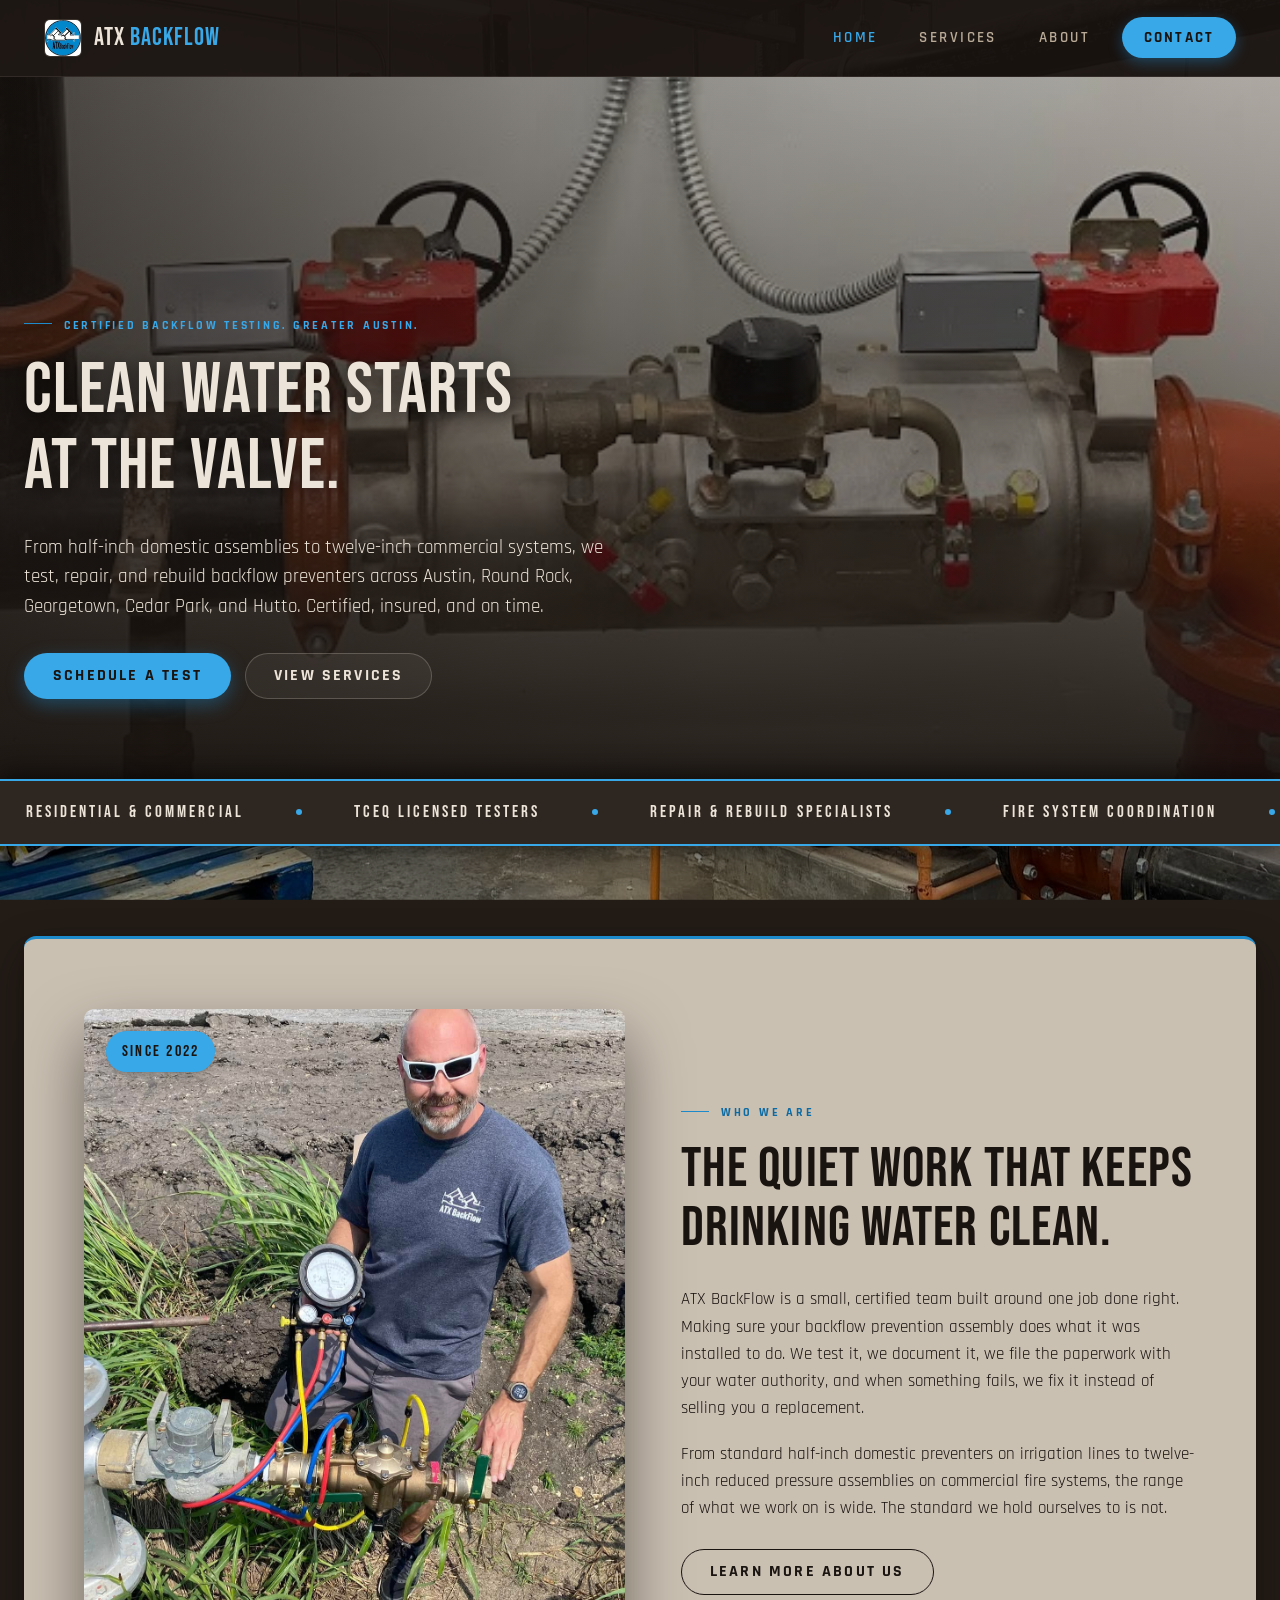
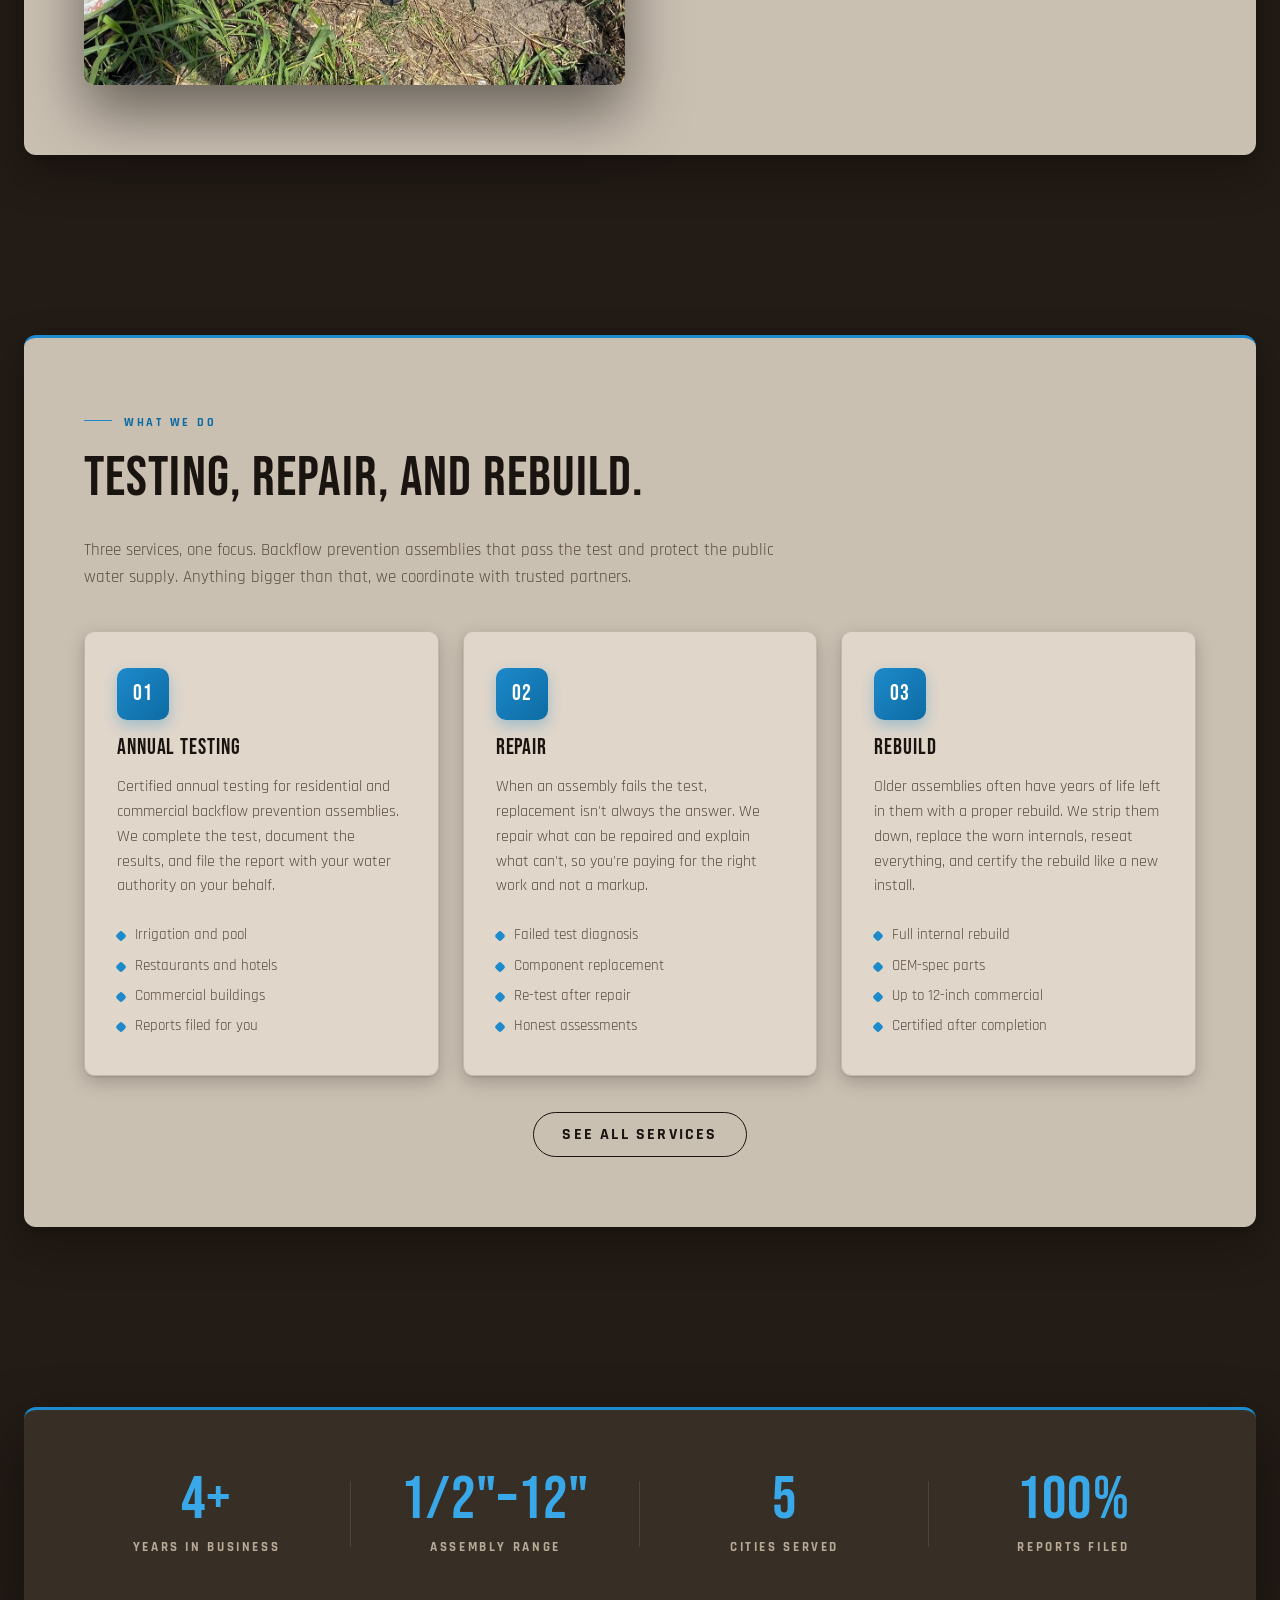
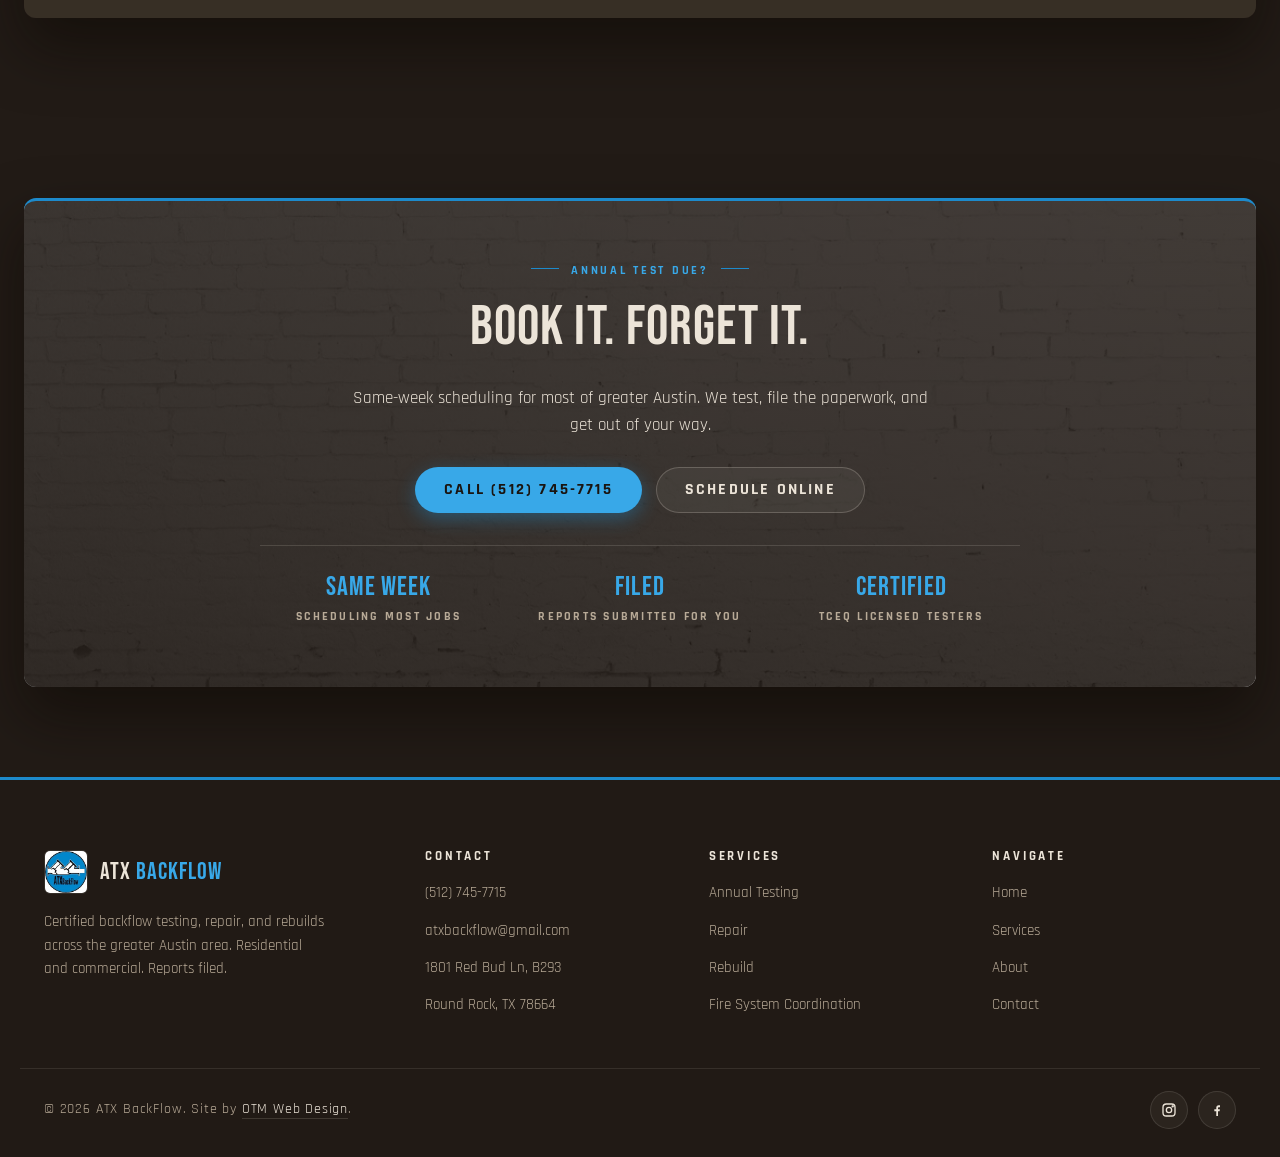
==== commit 3a4fd920: "Polished first round" ====
--- a/index.html
+++ b/index.html
@@ -86,7 +86,7 @@
       <div class="intro-grid">
         <div class="intro-grid__media">
           <span class="intro-grid__badge">Since 2022</span>
-          <img src="assets/intro-feature.jpg" alt="Rebuilt backflow assembly internals">
+          <img src="assets/home-intro.jpg" alt="Rebuilt backflow assembly internals">
         </div>
         <div>
           <span class="eyebrow">Who We Are</span>
@@ -177,7 +177,7 @@
   </section>
 
   <!-- CTA STRIP (contained warm frame, dense layout with trust strip) -->
-  <section class="section section-card section-card--deep">
+  <section class="section section-card section-card--deep has-bg">
     <div class="container reveal">
       <div class="cta-strip__inner">
         <span class="eyebrow eyebrow--centered">Annual Test Due?</span>
--- a/styles.css
+++ b/styles.css
@@ -214,6 +214,18 @@
   border-top: 3px solid var(--accent);
 }
 
+/* CTA strip with a background image. Image sits under a warm dark scrim
+   so the headline, blue accents, and trust strip stay legible. */
+.section-card--deep.has-bg .container {
+  background:
+    linear-gradient(rgba(34, 27, 22, 0.86), rgba(34, 27, 22, 0.9)),
+    url('assets/cta-bg.jpg');
+  background-size: cover, cover;
+  background-position: center, center;
+  background-repeat: no-repeat, no-repeat;
+  overflow: hidden;
+}
+
 .section-card--deep .container h1,
 .section-card--deep .container h2,
 .section-card--deep .container h3,
@@ -229,13 +241,17 @@
    ============================================ */
 
 .brand-rail {
-  padding: 32px 0;
+  padding: 18px 0 0;
   display: flex;
   flex-direction: column;
   align-items: stretch;
   gap: 8px;
   background: transparent;
 }
+
+/* When a brand rail is immediately followed by a content section,
+   pull that section up so the rail reads as a tight hero-to-content handoff */
+.brand-rail + .section { padding-top: 40px; }
 
 .brand-rail__line-primary {
   height: 3px;
@@ -472,7 +488,7 @@
   isolation: isolate;
 }
 
-.hero--page { min-height: 56vh; padding: 90px 0 60px; }
+.hero--page { min-height: 52vh; padding: 90px 0 44px; }
 
 .hero__bg {
   position: absolute;
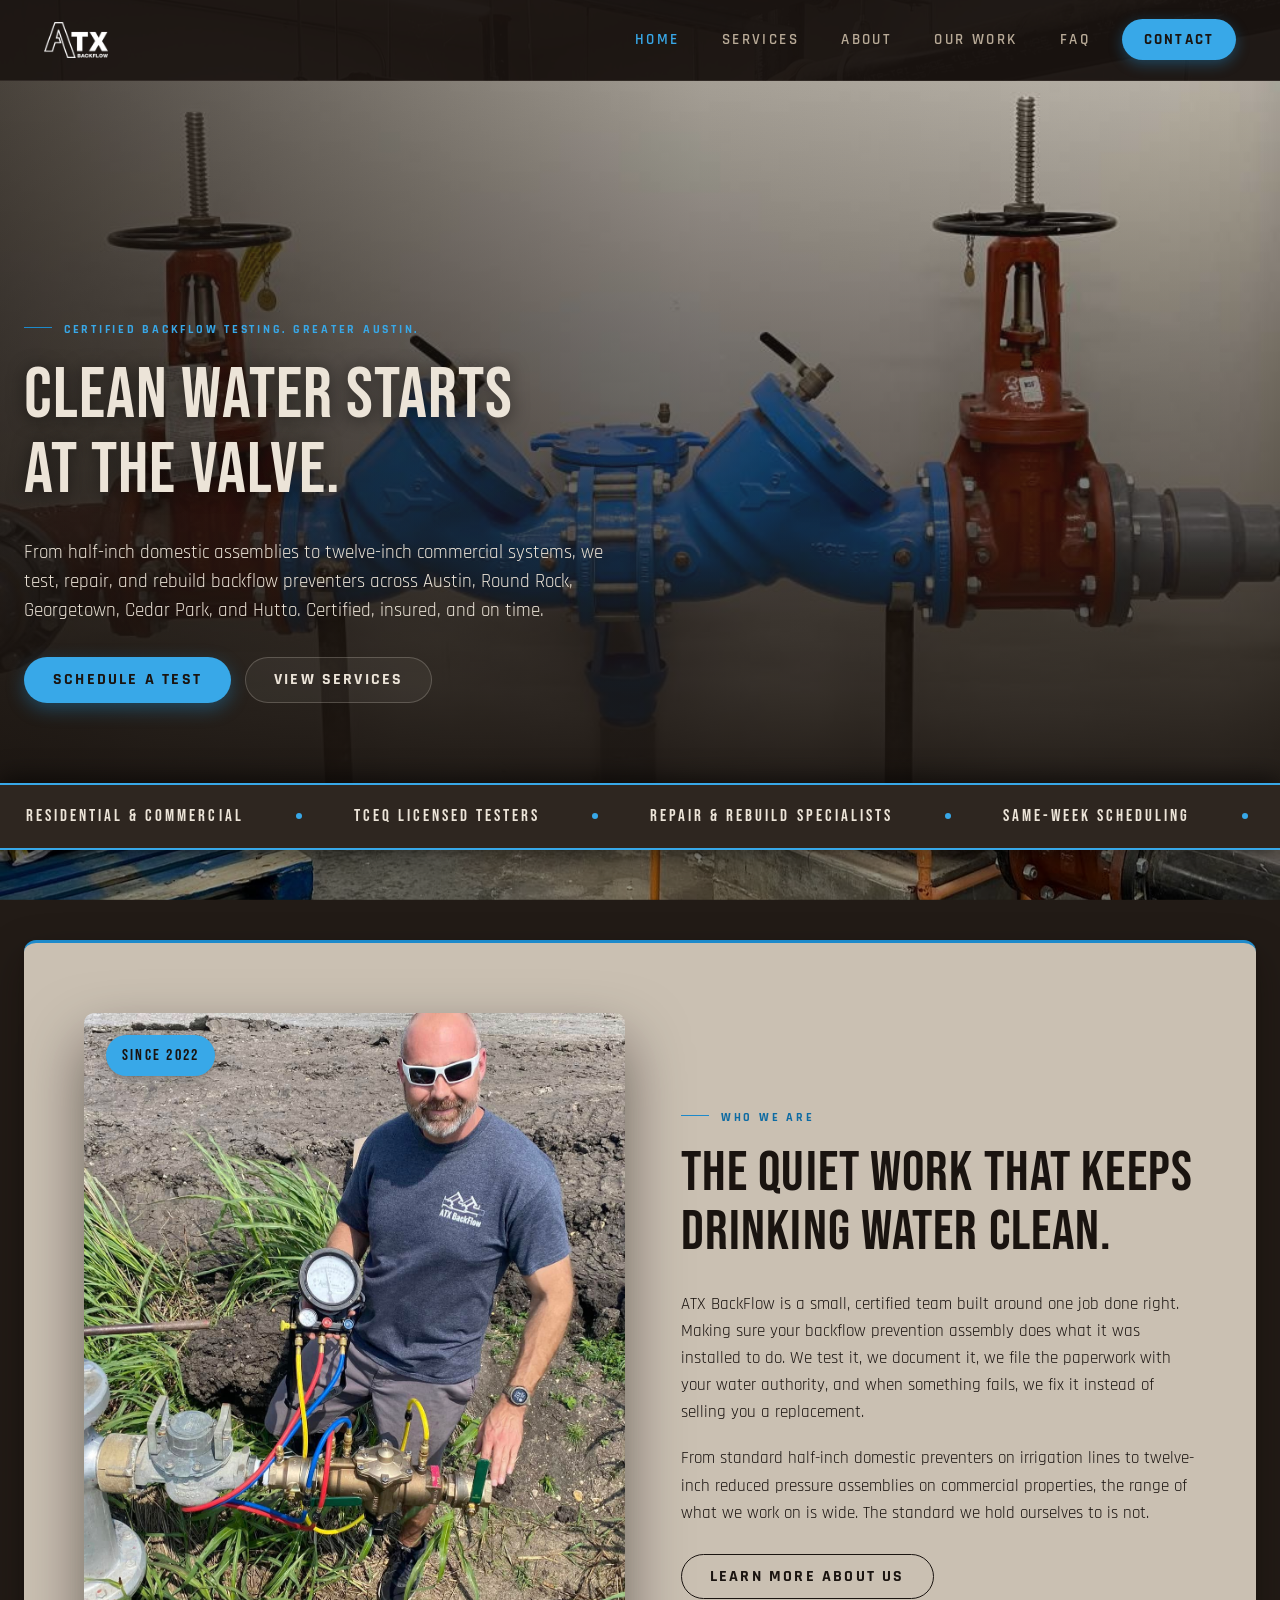
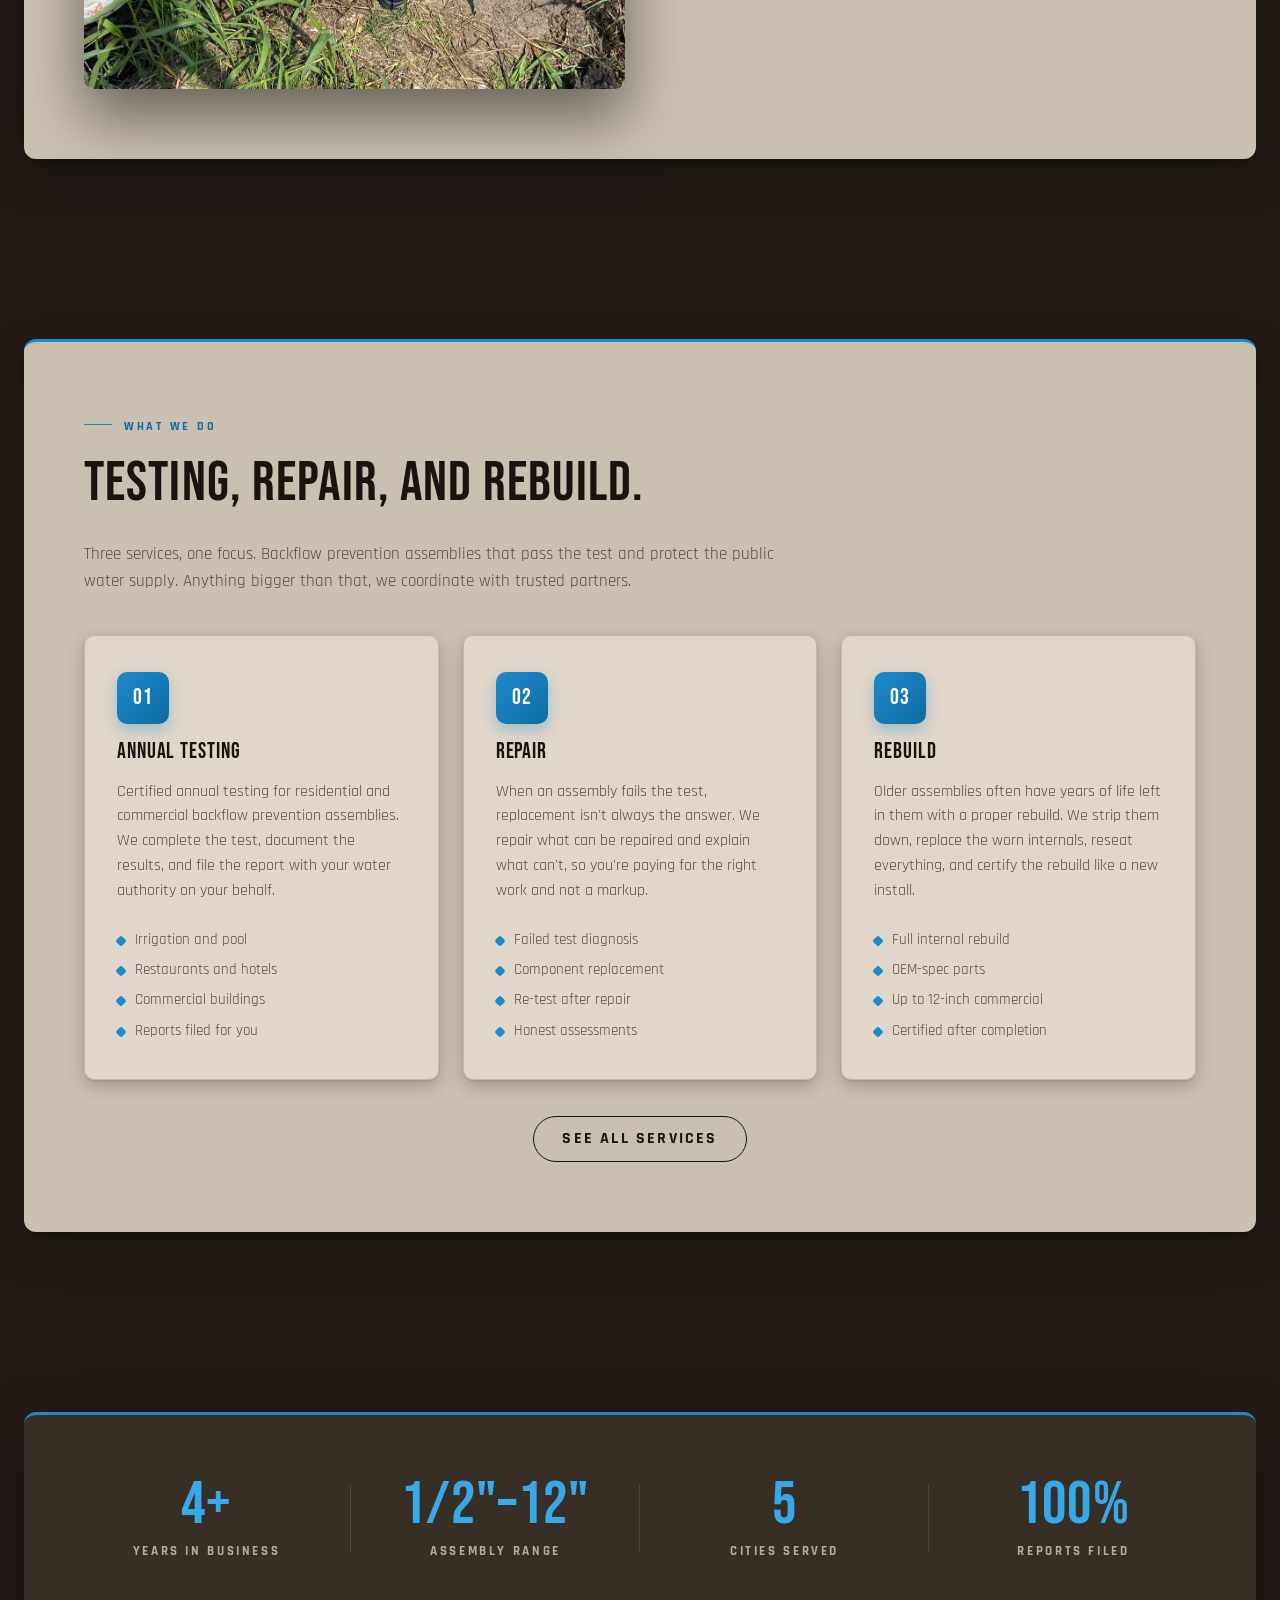
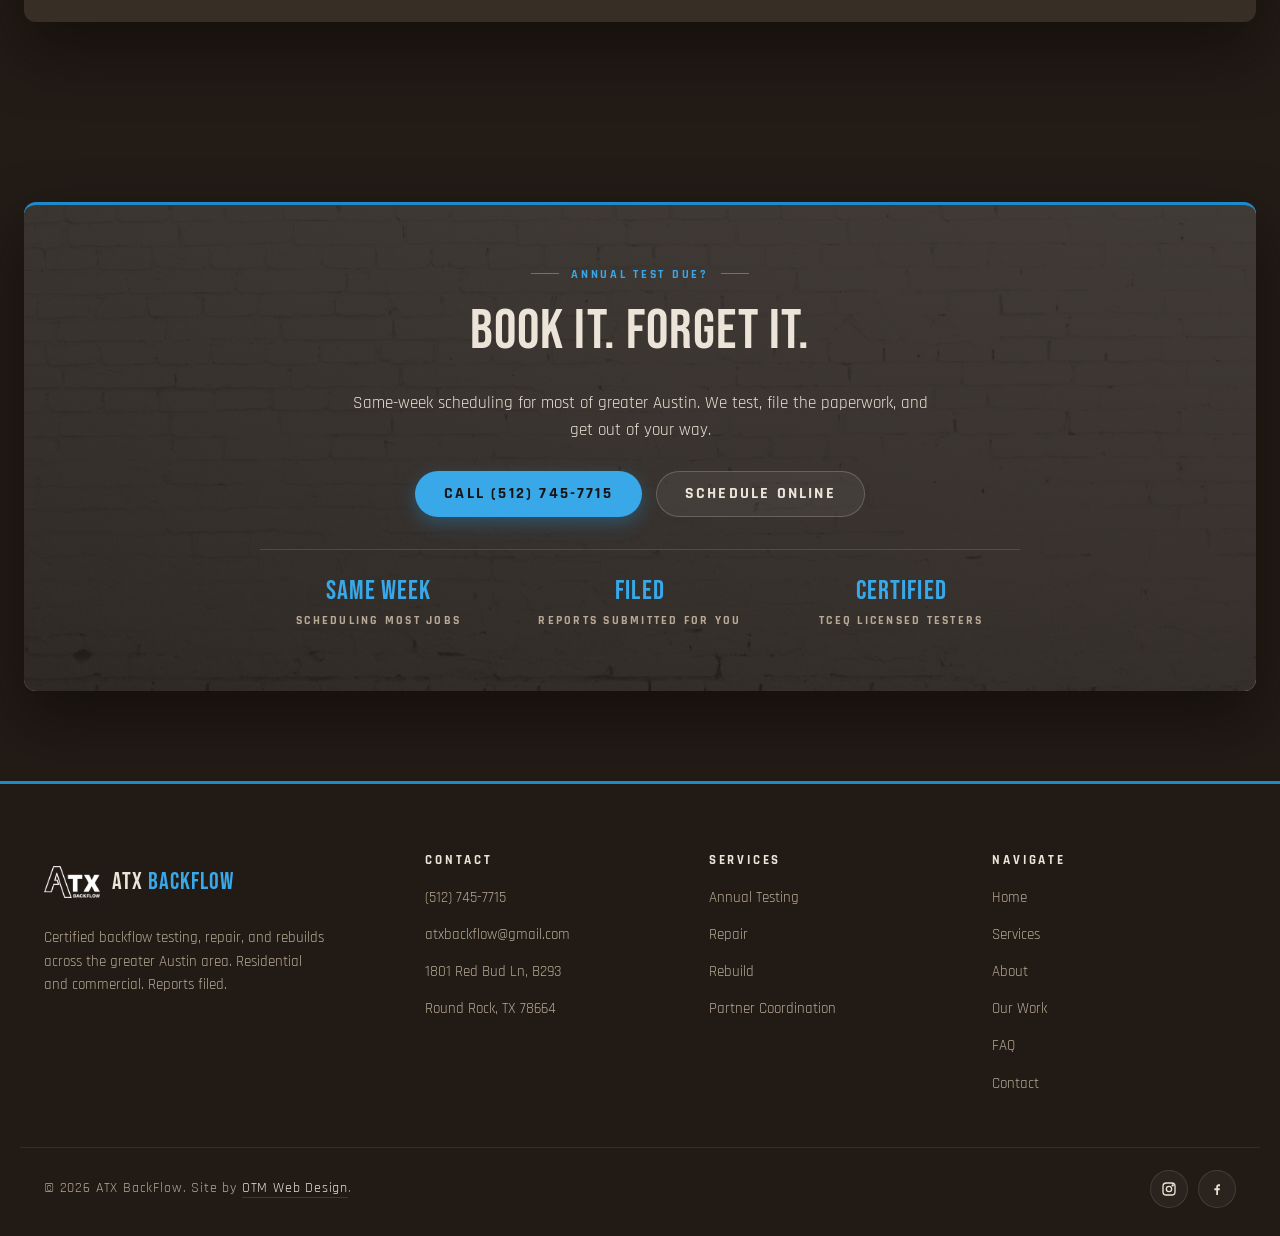
==== commit 55e4bc10: "polish. still working on logo" ====
--- a/index.html
+++ b/index.html
@@ -19,7 +19,6 @@
     <div class="nav__inner">
       <a href="index.html" class="nav__brand">
         <img src="assets/logo.jpg" alt="ATX BackFlow logo" class="nav__brand-mark">
-        <strong>ATX <em>BackFlow</em></strong>
       </a>
 
       <button class="nav__hamburger" aria-label="Toggle menu" aria-expanded="false" aria-controls="nav-panel">
@@ -30,6 +29,8 @@
         <li><a href="index.html" class="nav__link" data-nav="home">Home</a></li>
         <li><a href="services.html" class="nav__link" data-nav="services">Services</a></li>
         <li><a href="about.html" class="nav__link" data-nav="about">About</a></li>
+        <li><a href="our-work.html" class="nav__link" data-nav="our-work">Our Work</a></li>
+        <li><a href="faq.html" class="nav__link" data-nav="faq">FAQ</a></li>
         <li><a href="book.html" class="nav__cta">Contact</a></li>
       </ul>
     </div>
@@ -41,6 +42,8 @@
     <a href="index.html" class="nav-panel__link" data-nav="home">Home</a>
     <a href="services.html" class="nav-panel__link" data-nav="services">Services</a>
     <a href="about.html" class="nav-panel__link" data-nav="about">About</a>
+    <a href="our-work.html" class="nav-panel__link" data-nav="our-work">Our Work</a>
+    <a href="faq.html" class="nav-panel__link" data-nav="faq">FAQ</a>
     <a href="book.html" class="nav-panel__cta">Contact</a>
   </nav>
 
@@ -66,14 +69,12 @@
       <span class="marquee__item">Residential &amp; Commercial</span>
       <span class="marquee__item">TCEQ Licensed Testers</span>
       <span class="marquee__item">Repair &amp; Rebuild Specialists</span>
-      <span class="marquee__item">Fire System Coordination</span>
       <span class="marquee__item">Same-Week Scheduling</span>
       <span class="marquee__item">Reports Filed for You</span>
       <span class="marquee__item">Greater Austin Coverage</span>
       <span class="marquee__item">Residential &amp; Commercial</span>
       <span class="marquee__item">TCEQ Licensed Testers</span>
       <span class="marquee__item">Repair &amp; Rebuild Specialists</span>
-      <span class="marquee__item">Fire System Coordination</span>
       <span class="marquee__item">Same-Week Scheduling</span>
       <span class="marquee__item">Reports Filed for You</span>
       <span class="marquee__item">Greater Austin Coverage</span>
@@ -92,7 +93,7 @@
           <span class="eyebrow">Who We Are</span>
           <h2>The Quiet Work That Keeps Drinking Water Clean.</h2>
           <p>ATX BackFlow is a small, certified team built around one job done right. Making sure your backflow prevention assembly does what it was installed to do. We test it, we document it, we file the paperwork with your water authority, and when something fails, we fix it instead of selling you a replacement.</p>
-          <p>From standard half-inch domestic preventers on irrigation lines to twelve-inch reduced pressure assemblies on commercial fire systems, the range of what we work on is wide. The standard we hold ourselves to is not.</p>
+          <p>From standard half-inch domestic preventers on irrigation lines to twelve-inch reduced pressure assemblies on commercial properties, the range of what we work on is wide. The standard we hold ourselves to is not.</p>
           <a href="about.html" class="btn btn--outline" style="margin-top: 8px;">Learn More About Us</a>
         </div>
       </div>
@@ -232,7 +233,7 @@
           <li><a href="services.html">Annual Testing</a></li>
           <li><a href="services.html">Repair</a></li>
           <li><a href="services.html">Rebuild</a></li>
-          <li><a href="services.html">Fire System Coordination</a></li>
+          <li><a href="services.html">Partner Coordination</a></li>
         </ul>
       </div>
 
@@ -242,6 +243,8 @@
           <li><a href="index.html">Home</a></li>
           <li><a href="services.html">Services</a></li>
           <li><a href="about.html">About</a></li>
+          <li><a href="our-work.html">Our Work</a></li>
+          <li><a href="faq.html">FAQ</a></li>
           <li><a href="book.html">Contact</a></li>
         </ul>
       </div>
--- a/styles.css
+++ b/styles.css
@@ -235,34 +235,43 @@
 .section-card--deep .container .muted { color: var(--color-text-on-dark-muted); }
 
 /* ============================================
-   BRAND TRANSITION RAIL (inner pages only)
-   Sits below hero, above first content frame.
-   Pages WITH a marquee skip this (marquee handles the transition).
-   ============================================ */
-
-.brand-rail {
-  padding: 18px 0 0;
-  display: flex;
-  flex-direction: column;
-  align-items: stretch;
-  gap: 8px;
-  background: transparent;
-}
-
-/* When a brand rail is immediately followed by a content section,
-   pull that section up so the rail reads as a tight hero-to-content handoff */
-.brand-rail + .section { padding-top: 40px; }
-
-.brand-rail__line-primary {
+   HERO-TO-CONTENT TRANSITION (inner pages)
+   Accent line flush on the hero bottom edge + a small
+   center tab on the first content frame. No floating rail.
+   Pages WITH a marquee skip this (marquee handles it).
+   ============================================ */
+
+/* Accent line sits flush along the bottom edge of inner-page heros */
+.hero--page { border-bottom: 3px solid var(--accent); }
+
+/* Center accent tab poking up from the first content frame's top edge */
+.frame-tab > .container::after {
+  content: '';
+  position: absolute;
+  top: -3px;
+  left: 50%;
+  transform: translateX(-50%);
+  width: 90px;
   height: 3px;
-  background: var(--accent);
-  box-shadow: 0 0 14px rgba(56, 168, 232, 0.4);
-}
-
-.brand-rail__line-secondary {
-  height: 1px;
-  background: var(--accent-deep);
-  opacity: 0.7;
+  background: var(--accent-bright);
+  box-shadow: 0 0 14px rgba(56, 168, 232, 0.5);
+  border-radius: 0 0 3px 3px;
+}
+
+/* Tab variant for the booking form-shell (not a .container, has its own top border) */
+.frame-tab .form-shell { position: relative; }
+.frame-tab .form-shell::after {
+  content: '';
+  position: absolute;
+  top: -3px;
+  left: 50%;
+  transform: translateX(-50%);
+  width: 90px;
+  height: 3px;
+  background: var(--accent-bright);
+  box-shadow: 0 0 14px rgba(56, 168, 232, 0.5);
+  border-radius: 0 0 3px 3px;
+  z-index: 2;
 }
 
 /* ============================================
@@ -282,7 +291,7 @@
 .nav__inner {
   max-width: var(--container-max);
   margin: 0 auto;
-  padding: 18px 24px;
+  padding: 8px 24px;
   display: flex;
   align-items: center;
   justify-content: space-between;
@@ -300,12 +309,10 @@
 }
 
 .nav__brand-mark {
-  width: 38px;
-  height: 38px;
-  border-radius: 6px;
-  object-fit: cover;
-  background: var(--color-espresso);
-  border: 1px solid rgba(216, 205, 191, 0.12);
+  width: 64px;
+  height: 64px;
+  object-fit: contain;
+  filter: invert(1) brightness(1.1);
 }
 
 .nav__brand strong {
@@ -703,6 +710,22 @@
   margin-top: 40px;
 }
 
+/* 2 cards centered (used when a section has exactly 2 service cards) */
+.services-grid--two {
+  grid-template-columns: repeat(2, 1fr);
+  max-width: 820px;
+  margin-left: auto;
+  margin-right: auto;
+}
+
+/* 2x2 centered grid (used when a section has exactly 4 service cards) */
+.services-grid--quad {
+  grid-template-columns: repeat(2, 1fr);
+  max-width: 820px;
+  margin-left: auto;
+  margin-right: auto;
+}
+
 .service-card {
   background: var(--frame-fill-soft);
   border: 1px solid var(--color-taupe-line);
@@ -910,6 +933,132 @@
 }
 
 /* ============================================
+   INNER PANEL (centered inset card within a frame)
+   For sections with prose-only content. Sits inside the
+   warm taupe frame as a slightly inset darker card with
+   accent side trims, so the section feels balanced and
+   intentional instead of stretched across empty space.
+   ============================================ */
+
+.inner-panel {
+  max-width: 880px;
+  margin: 40px auto 0;
+  padding: 56px 60px;
+  background: rgba(26, 20, 16, 0.04);
+  border-left: 3px solid var(--accent);
+  border-right: 3px solid var(--accent);
+  border-radius: var(--radius-sub);
+  position: relative;
+}
+
+.inner-panel::before,
+.inner-panel::after {
+  content: '';
+  position: absolute;
+  left: 50%;
+  transform: translateX(-50%);
+  width: 60px;
+  height: 2px;
+  background: var(--accent);
+  opacity: 0.5;
+}
+
+.inner-panel::before { top: 18px; }
+.inner-panel::after { bottom: 18px; }
+
+.inner-panel .eyebrow { margin-bottom: 12px; }
+
+.inner-panel h2 {
+  margin-bottom: 28px;
+}
+
+.inner-panel p {
+  font-size: 1.05rem;
+  line-height: 1.75;
+  color: var(--color-warm-text);
+}
+
+.inner-panel p:last-child { margin-bottom: 0; }
+
+/* ============================================
+   FAQ ACCORDION (native <details> element styled)
+   ============================================ */
+
+.faq-list {
+  display: flex;
+  flex-direction: column;
+  gap: 14px;
+  margin-top: 40px;
+}
+
+.faq-item {
+  background: var(--frame-fill-soft);
+  border: 1px solid var(--color-taupe-line);
+  border-radius: var(--radius-sub);
+  box-shadow: var(--shadow-soft);
+  transition: border-color var(--t-base), box-shadow var(--t-base);
+  overflow: hidden;
+}
+
+.faq-item:hover { border-color: var(--accent); }
+
+.faq-item[open] {
+  border-color: var(--accent);
+  box-shadow: var(--shadow-lift);
+}
+
+.faq-item__q {
+  list-style: none;
+  cursor: pointer;
+  padding: 22px 60px 22px 28px;
+  position: relative;
+  font-family: 'Bebas Neue', sans-serif;
+  font-size: 1.2rem;
+  letter-spacing: 0.04em;
+  color: var(--color-ink);
+  user-select: none;
+  transition: color var(--t-fast);
+}
+
+.faq-item__q::-webkit-details-marker { display: none; }
+.faq-item__q::marker { content: ''; }
+
+.faq-item__q:hover { color: var(--accent-deep); }
+
+.faq-item__q::after {
+  content: '+';
+  position: absolute;
+  right: 24px;
+  top: 50%;
+  transform: translateY(-50%);
+  width: 28px;
+  height: 28px;
+  border-radius: 50%;
+  background: var(--accent);
+  color: #fff;
+  font-family: 'Rajdhani', sans-serif;
+  font-size: 1.4rem;
+  font-weight: 700;
+  line-height: 28px;
+  text-align: center;
+  transition: transform 0.3s cubic-bezier(0.5, 0, 0.2, 1), background var(--t-fast);
+}
+
+.faq-item[open] .faq-item__q::after {
+  content: '\2212';
+  background: var(--accent-bright);
+  transform: translateY(-50%) rotate(180deg);
+}
+
+.faq-item__a {
+  padding: 0 28px 24px;
+  color: var(--color-warm-text-muted);
+}
+
+.faq-item__a p { color: var(--color-warm-text-muted); }
+.faq-item__a p:last-child { margin-bottom: 0; }
+
+/* ============================================
    GALLERY GRID
    ============================================ */
 
@@ -918,6 +1067,12 @@
   grid-template-columns: repeat(3, 1fr);
   gap: 16px;
   margin-top: 40px;
+}
+
+/* Larger 4-column variant for the full services gallery */
+.gallery-grid--large {
+  grid-template-columns: repeat(4, 1fr);
+  gap: 12px;
 }
 
 .gallery-item {
@@ -940,6 +1095,176 @@
 }
 
 .gallery-item:hover img { transform: scale(1.04); }
+
+/* Lightbox-enabled gallery items: cursor and focus state */
+.gallery-grid--lightbox .gallery-item {
+  cursor: zoom-in;
+}
+
+.gallery-grid--lightbox .gallery-item:focus-visible {
+  outline: 3px solid var(--accent-bright);
+  outline-offset: 3px;
+}
+/* ============================================
+   LIGHTBOX (full-screen image viewer)
+   ============================================ */
+
+body.lightbox-open { overflow: hidden; }
+
+.lightbox {
+  position: fixed;
+  inset: 0;
+  background: rgba(7, 5, 3, 0.94);
+  z-index: 300;
+  display: none;
+  align-items: center;
+  justify-content: center;
+  padding: 40px;
+  opacity: 0;
+  transition: opacity 0.3s ease;
+}
+
+.lightbox.is-open {
+  display: flex;
+  opacity: 1;
+}
+
+.lightbox__figure {
+  margin: 0;
+  max-width: min(92vw, 1400px);
+  max-height: 88vh;
+  display: flex;
+  flex-direction: column;
+  align-items: center;
+  gap: 14px;
+}
+
+.lightbox__img {
+  max-width: 100%;
+  max-height: calc(88vh - 40px);
+  object-fit: contain;
+  border-radius: var(--radius-sub);
+  box-shadow: 0 30px 80px rgba(0, 0, 0, 0.6);
+  border-top: 3px solid var(--accent);
+}
+
+.lightbox__counter {
+  font-family: 'Rajdhani', sans-serif;
+  font-size: 0.85rem;
+  font-weight: 600;
+  letter-spacing: 0.2em;
+  text-transform: uppercase;
+  color: var(--color-text-on-dark-muted);
+}
+
+.lightbox__close,
+.lightbox__prev,
+.lightbox__next {
+  position: absolute;
+  background: rgba(26, 20, 16, 0.75);
+  color: var(--color-text-on-dark);
+  border: 1px solid rgba(236, 228, 216, 0.18);
+  cursor: pointer;
+  transition: background var(--t-fast), border-color var(--t-fast), transform var(--t-fast);
+  display: flex;
+  align-items: center;
+  justify-content: center;
+}
+
+.lightbox__close {
+  top: 22px;
+  right: 22px;
+  width: 48px;
+  height: 48px;
+  border-radius: 50%;
+  font-size: 1.6rem;
+}
+
+.lightbox__prev,
+.lightbox__next {
+  top: 50%;
+  transform: translateY(-50%);
+  width: 56px;
+  height: 56px;
+  border-radius: 50%;
+  font-size: 2.2rem;
+  line-height: 1;
+}
+
+.lightbox__prev { left: 24px; }
+.lightbox__next { right: 24px; }
+
+.lightbox__close:hover,
+.lightbox__prev:hover,
+.lightbox__next:hover {
+  background: var(--accent-bright);
+  color: var(--color-ink);
+  border-color: var(--accent-bright);
+}
+
+.lightbox__prev:hover,
+.lightbox__next:hover {
+  transform: translateY(-50%) scale(1.05);
+}
+
+/* ============================================
+   MEET THE TEAM (about page)
+   Card per team member: photo on top, name below
+   ============================================ */
+
+.team-grid {
+  display: grid;
+  grid-template-columns: repeat(2, 1fr);
+  gap: 28px;
+  margin-top: 40px;
+  max-width: 760px;
+  margin-left: auto;
+  margin-right: auto;
+}
+
+.team-card {
+  background: var(--frame-fill-soft);
+  border: 1px solid var(--color-taupe-line);
+  border-radius: var(--radius-sub);
+  overflow: hidden;
+  box-shadow: var(--shadow-soft);
+  transition: transform var(--t-base), box-shadow var(--t-base), border-color var(--t-base);
+}
+
+.team-card:hover {
+  transform: translateY(-4px);
+  border-color: var(--accent);
+  box-shadow: var(--shadow-lift);
+}
+
+.team-card__media {
+  width: 100%;
+  aspect-ratio: 1 / 1;
+  overflow: hidden;
+  background: var(--color-espresso);
+}
+
+.team-card__media img {
+  width: 100%;
+  height: 100%;
+  object-fit: cover;
+  transition: transform 500ms ease;
+}
+
+.team-card:hover .team-card__media img { transform: scale(1.03); }
+
+.team-card__body {
+  padding: 22px 24px 26px;
+  text-align: center;
+  border-top: 3px solid var(--accent);
+}
+
+.team-card__body h3 {
+  color: var(--color-ink);
+  margin: 0;
+  font-size: 1.6rem;
+  letter-spacing: 0.05em;
+}
 
 /* ============================================
    FEATURE GRID (image + content)
@@ -1152,9 +1477,9 @@
 }
 
 .footer__brand img {
-  width: 44px; height: 44px;
-  border-radius: 6px;
-  border: 1px solid rgba(236, 228, 216, 0.1);
+  width: 56px; height: 56px;
+  object-fit: contain;
+  filter: invert(1) brightness(1.1);
 }
 
 .footer__brand-text {
@@ -1284,6 +1609,7 @@
   .stats__grid { grid-template-columns: repeat(2, 1fr); gap: 36px; }
   .stat:nth-child(2)::after { display: none; }
   .footer__grid { grid-template-columns: 1.4fr 1fr 1fr; }
+  .gallery-grid--large { grid-template-columns: repeat(3, 1fr); }
 }
 
 @media (max-width: 900px) {
@@ -1299,9 +1625,15 @@
   .hero__lede { font-size: 1.05rem; }
 
   .pricing-grid, .gallery-grid { grid-template-columns: repeat(2, 1fr); }
+  .gallery-grid--large { grid-template-columns: repeat(2, 1fr); }
   .footer__grid { grid-template-columns: 1fr 1fr; }
   .form-shell__form, .form-shell__sidebar { padding: 40px 28px; }
   .cta-trust { grid-template-columns: 1fr; gap: 18px; }
+  .lightbox { padding: 20px; }
+  .lightbox__prev,
+  .lightbox__next { width: 44px; height: 44px; font-size: 1.8rem; }
+  .lightbox__prev { left: 10px; }
+  .lightbox__next { right: 10px; }
 }
 
 @media (max-width: 560px) {
@@ -1313,13 +1645,22 @@
   .hero__actions { flex-direction: column; align-items: stretch; }
   .hero__actions .btn { justify-content: center; }
   .services-grid, .pricing-grid, .gallery-grid { grid-template-columns: 1fr; }
+  .services-grid--two, .services-grid--quad { grid-template-columns: 1fr; }
+  .inner-panel { padding: 40px 28px; }
+  .team-grid { grid-template-columns: 1fr; }
+  .gallery-grid--large { grid-template-columns: repeat(2, 1fr); gap: 8px; }
   .stats__grid { grid-template-columns: 1fr 1fr; gap: 24px; }
   .stat:not(:last-child)::after { display: none; }
   .footer__grid { grid-template-columns: 1fr; gap: 32px; }
   .footer__bottom { flex-direction: column; align-items: flex-start; gap: 14px; }
   .form-row { grid-template-columns: 1fr; }
   .thanks__card { padding: 50px 28px; }
+  .nav__inner { padding: 6px 18px; }
   .nav__brand { font-size: 1.3rem; }
-  .nav__brand-mark { width: 34px; height: 34px; }
+  .nav__brand-mark { width: 54px; height: 54px; }
   .cta-strip__actions { flex-direction: column; align-items: stretch; }
+
+  .lightbox__close { top: 12px; right: 12px; width: 40px; height: 40px; font-size: 1.4rem; }
+  .lightbox__prev,
+  .lightbox__next { width: 38px; height: 38px; font-size: 1.5rem; }
 }
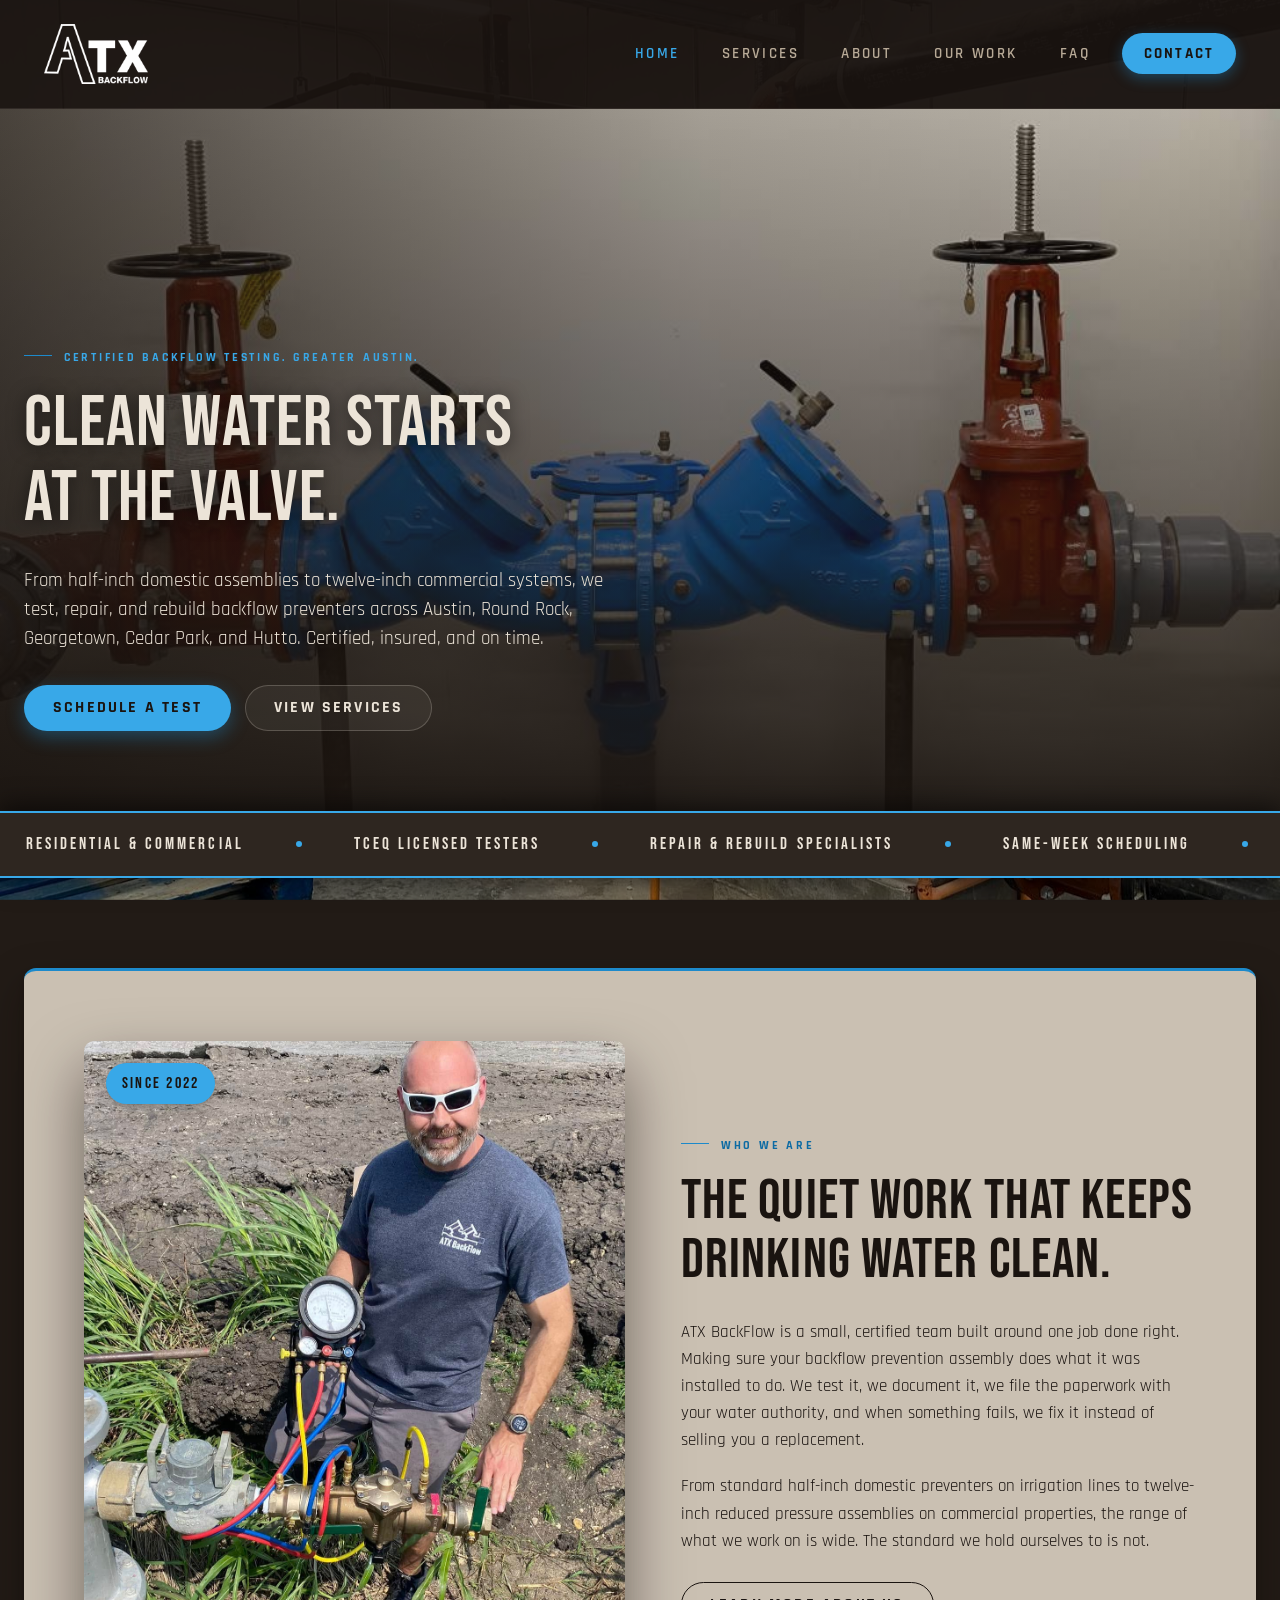
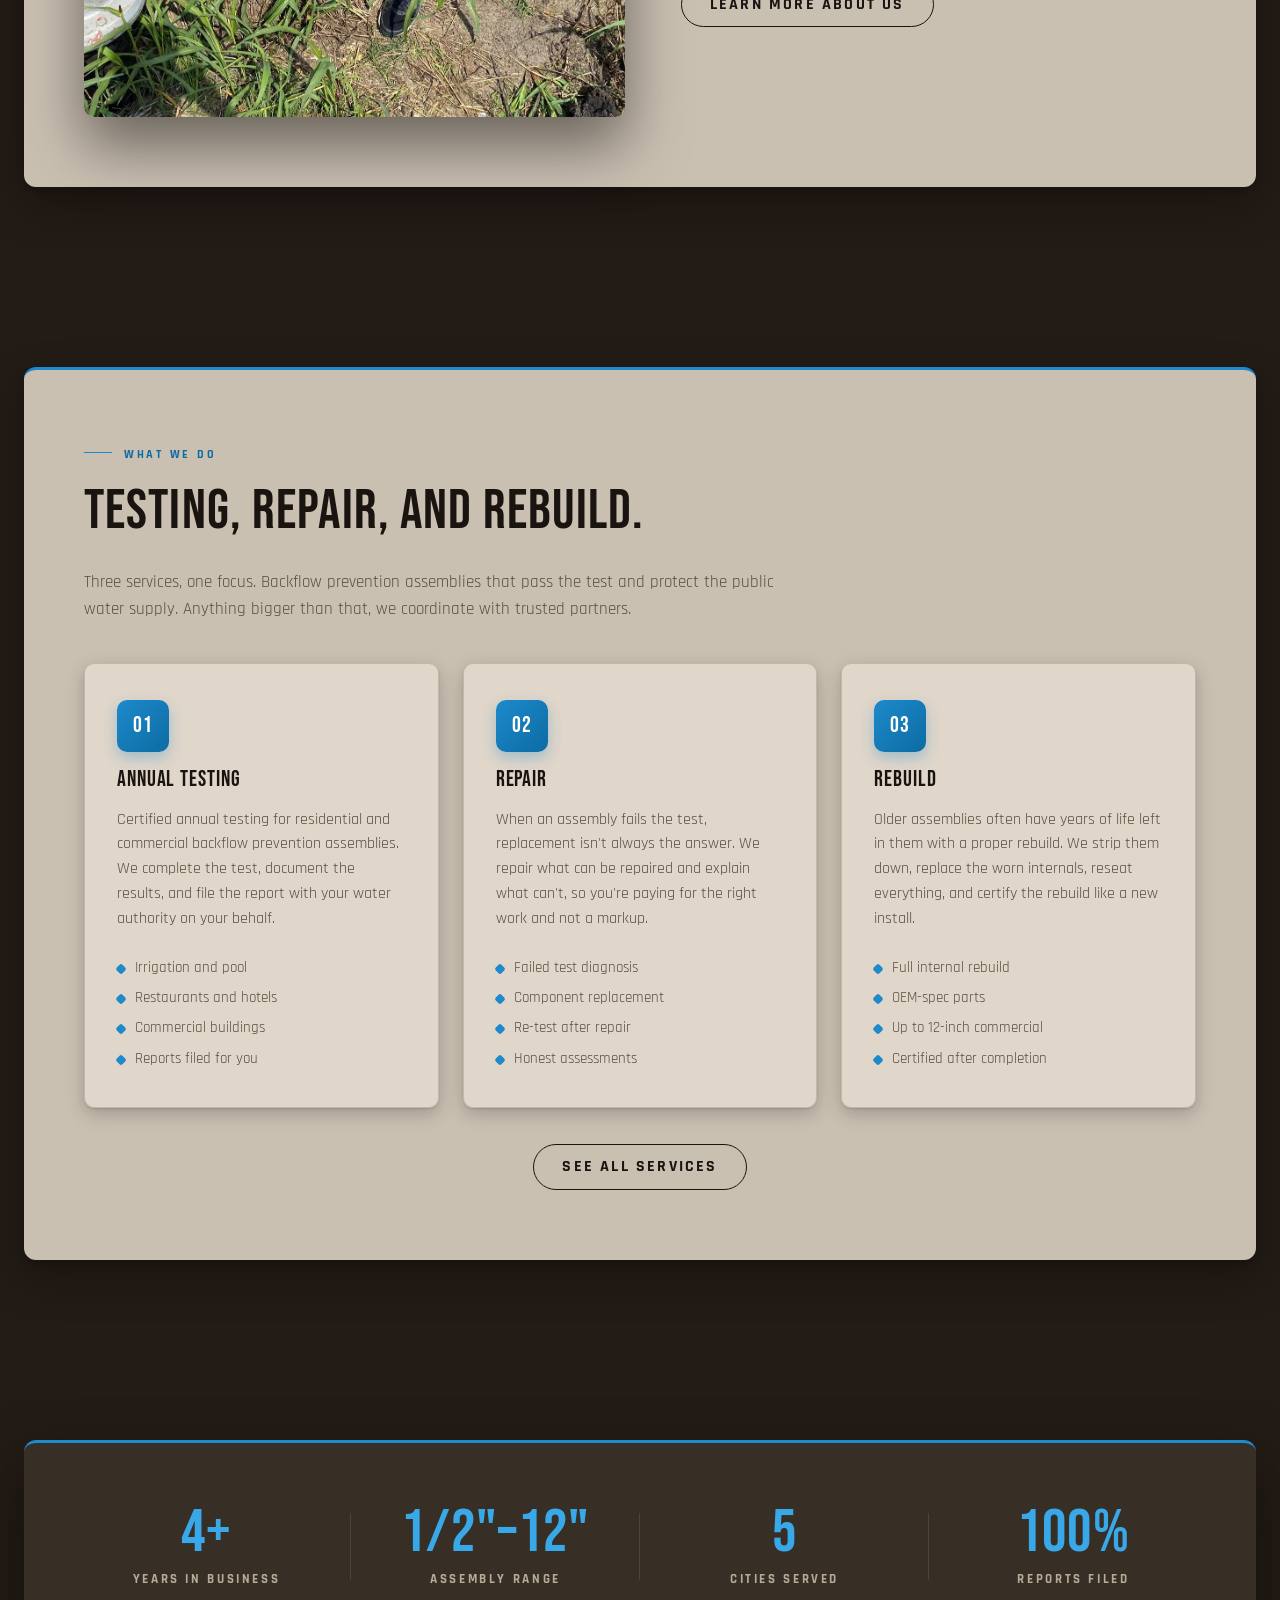
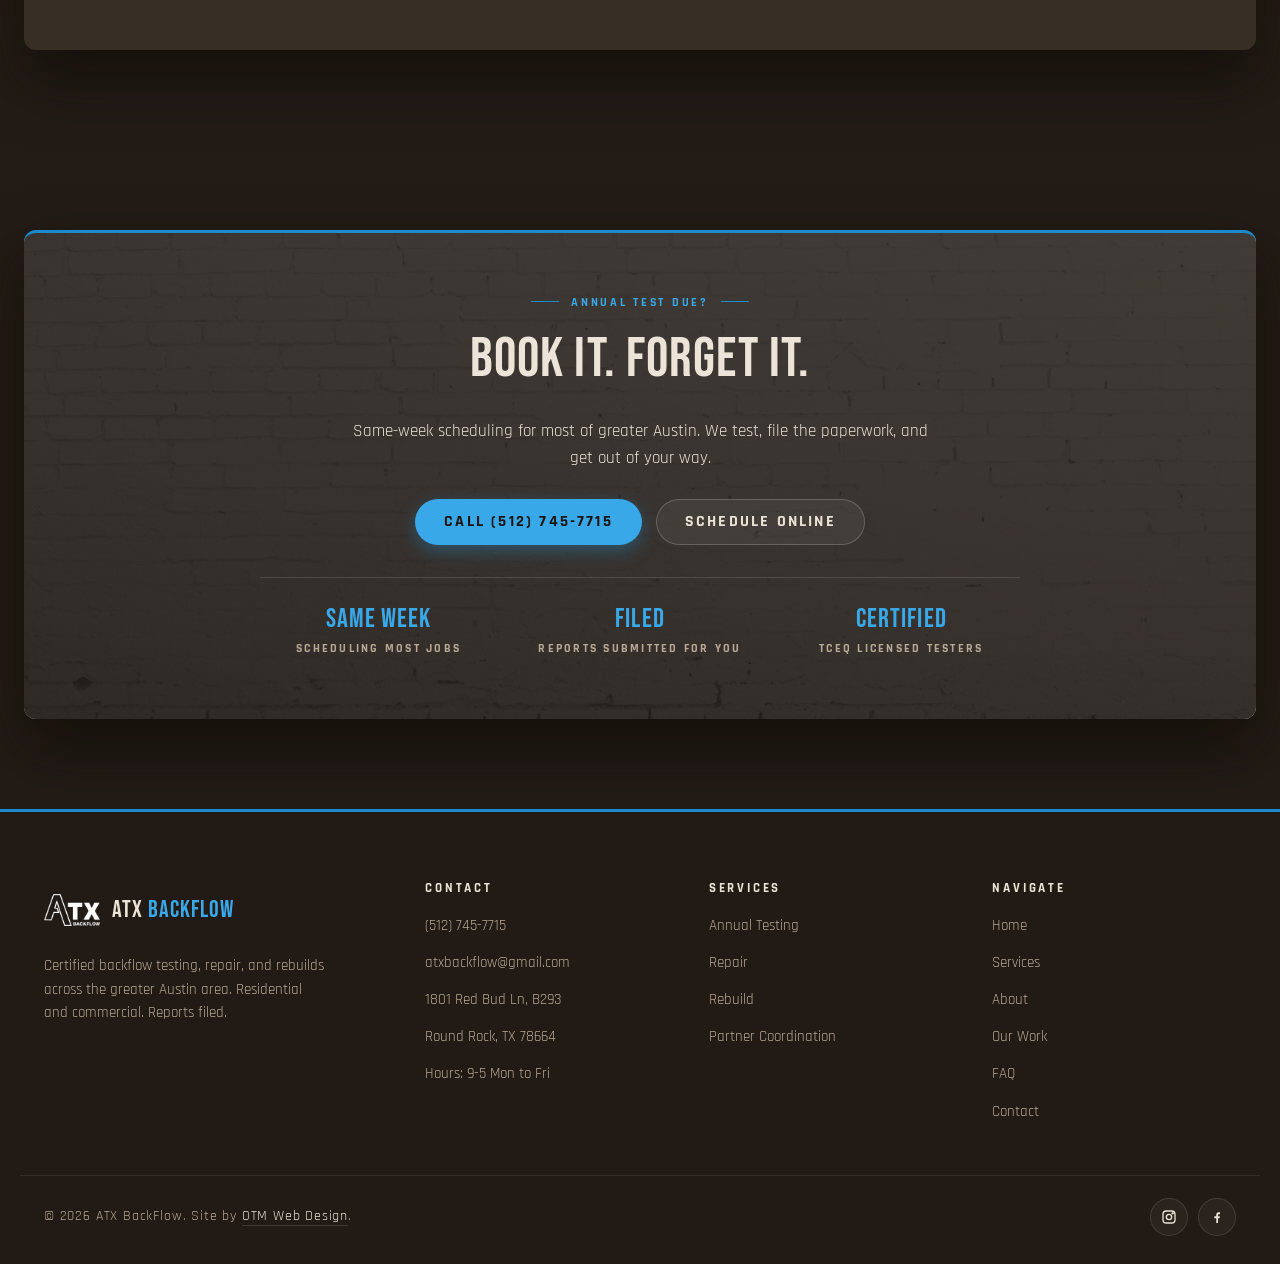
==== commit 2bf8f8a0: "Added adams changes" ====
--- a/index.html
+++ b/index.html
@@ -224,6 +224,7 @@
           <li><a href="mailto:atxbackflow@gmail.com">atxbackflow@gmail.com</a></li>
           <li><span>1801 Red Bud Ln, B293</span></li>
           <li><span>Round Rock, TX 78664</span></li>
+          <li><span>Hours: 9-5 Mon to Fri</span></li>
         </ul>
       </div>
 
--- a/styles.css
+++ b/styles.css
@@ -291,7 +291,7 @@
 .nav__inner {
   max-width: var(--container-max);
   margin: 0 auto;
-  padding: 8px 24px;
+  padding: 2px 24px;
   display: flex;
   align-items: center;
   justify-content: space-between;
@@ -309,8 +309,8 @@
 }
 
 .nav__brand-mark {
-  width: 64px;
-  height: 64px;
+  width: 104px;
+  height: 104px;
   object-fit: contain;
   filter: invert(1) brightness(1.1);
 }
@@ -1655,9 +1655,9 @@
   .footer__bottom { flex-direction: column; align-items: flex-start; gap: 14px; }
   .form-row { grid-template-columns: 1fr; }
   .thanks__card { padding: 50px 28px; }
-  .nav__inner { padding: 6px 18px; }
+  .nav__inner { padding: 2px 18px; }
   .nav__brand { font-size: 1.3rem; }
-  .nav__brand-mark { width: 54px; height: 54px; }
+  .nav__brand-mark { width: 84px; height: 84px; }
   .cta-strip__actions { flex-direction: column; align-items: stretch; }
 
   .lightbox__close { top: 12px; right: 12px; width: 40px; height: 40px; font-size: 1.4rem; }
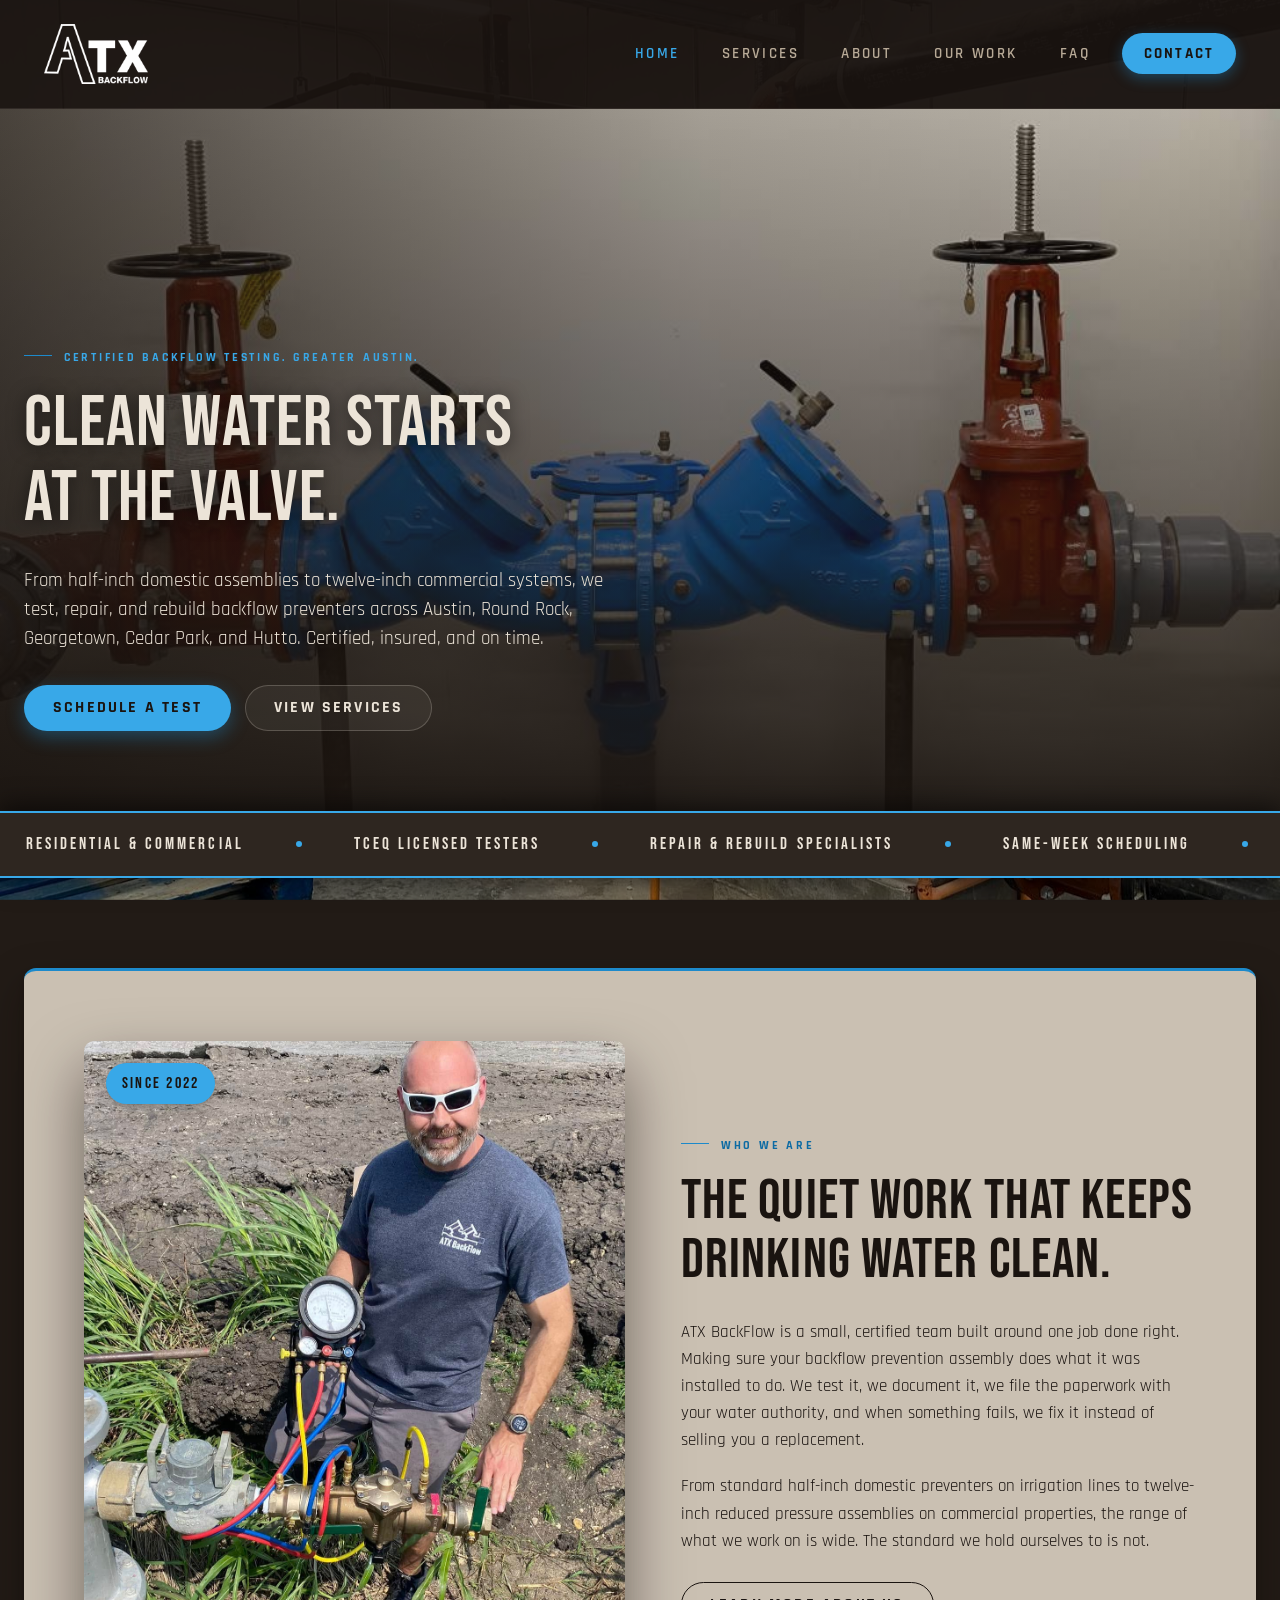
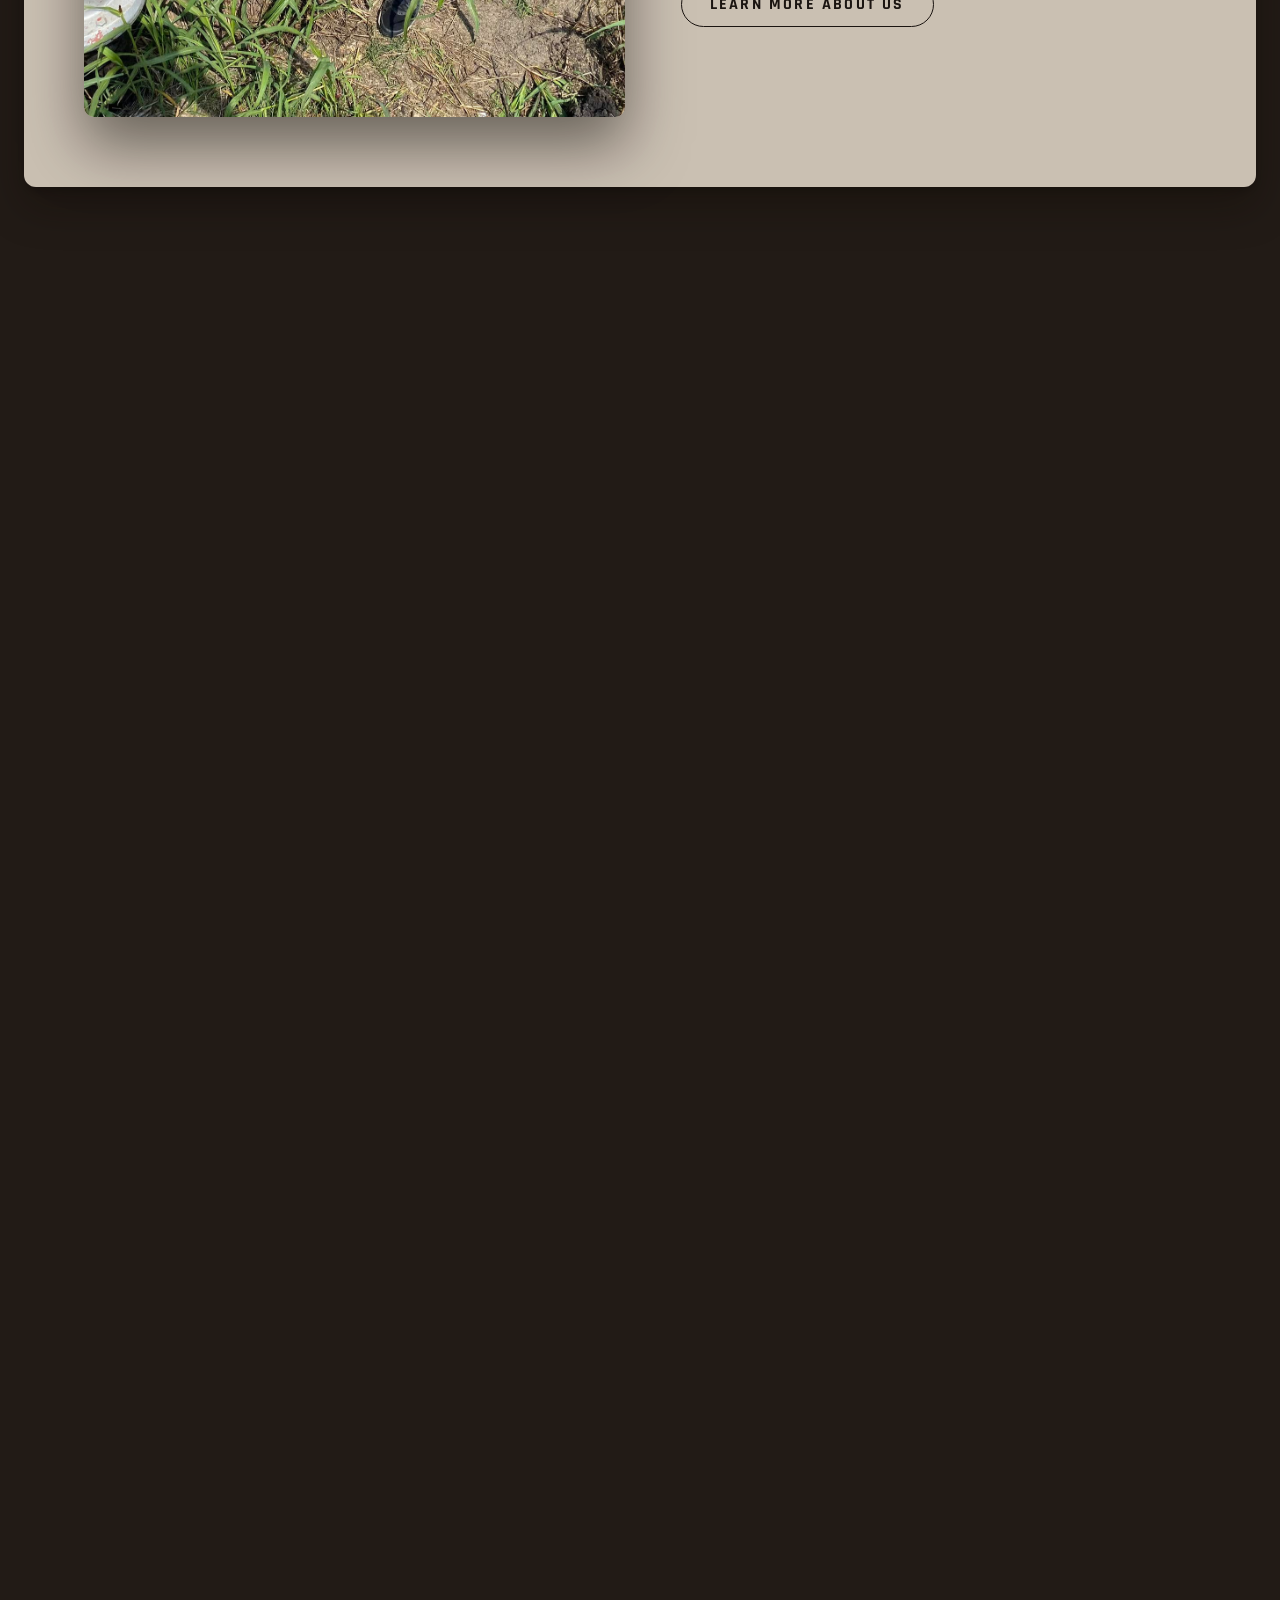
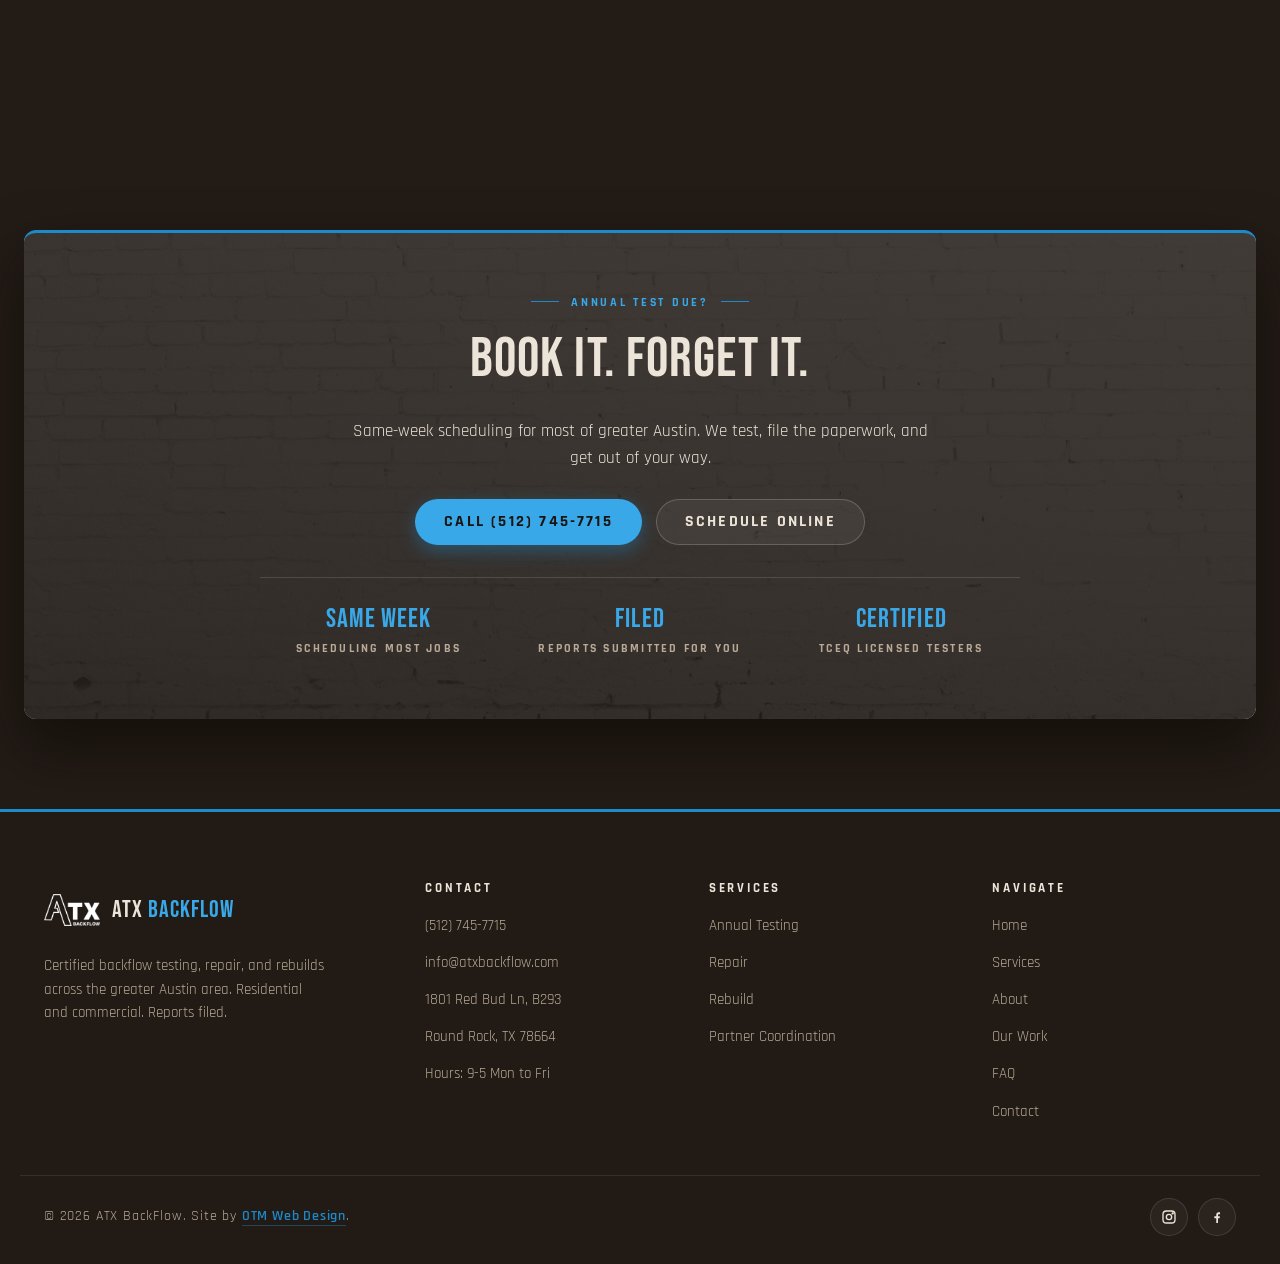
==== commit e97cd071: "push" ====
--- a/index.html
+++ b/index.html
@@ -221,7 +221,7 @@
         <h4>Contact</h4>
         <ul class="footer__list">
           <li><a href="tel:5127457715">(512) 745-7715</a></li>
-          <li><a href="mailto:atxbackflow@gmail.com">atxbackflow@gmail.com</a></li>
+          <li><a href="mailto:info@atxbackflow.com">info@atxbackflow.com</a></li>
           <li><span>1801 Red Bud Ln, B293</span></li>
           <li><span>Round Rock, TX 78664</span></li>
           <li><span>Hours: 9-5 Mon to Fri</span></li>
--- a/styles.css
+++ b/styles.css
@@ -1521,8 +1521,15 @@
 }
 
 .footer__credits { color: var(--color-text-on-dark-muted); }
-.footer__credits a { color: var(--color-text-on-dark); border-bottom: 1px solid rgba(236, 228, 216, 0.15); }
-.footer__credits a:hover { color: var(--accent-bright); border-color: var(--accent-bright); }
+.footer__credits a {
+  color: var(--accent);
+  font-weight: 600;
+  border-bottom: 1px solid rgba(29, 138, 203, 0.4);
+}
+.footer__credits a:hover {
+  color: var(--accent-bright);
+  border-color: var(--accent-bright);
+}
 
 .footer__social { display: flex; gap: 10px; }
 
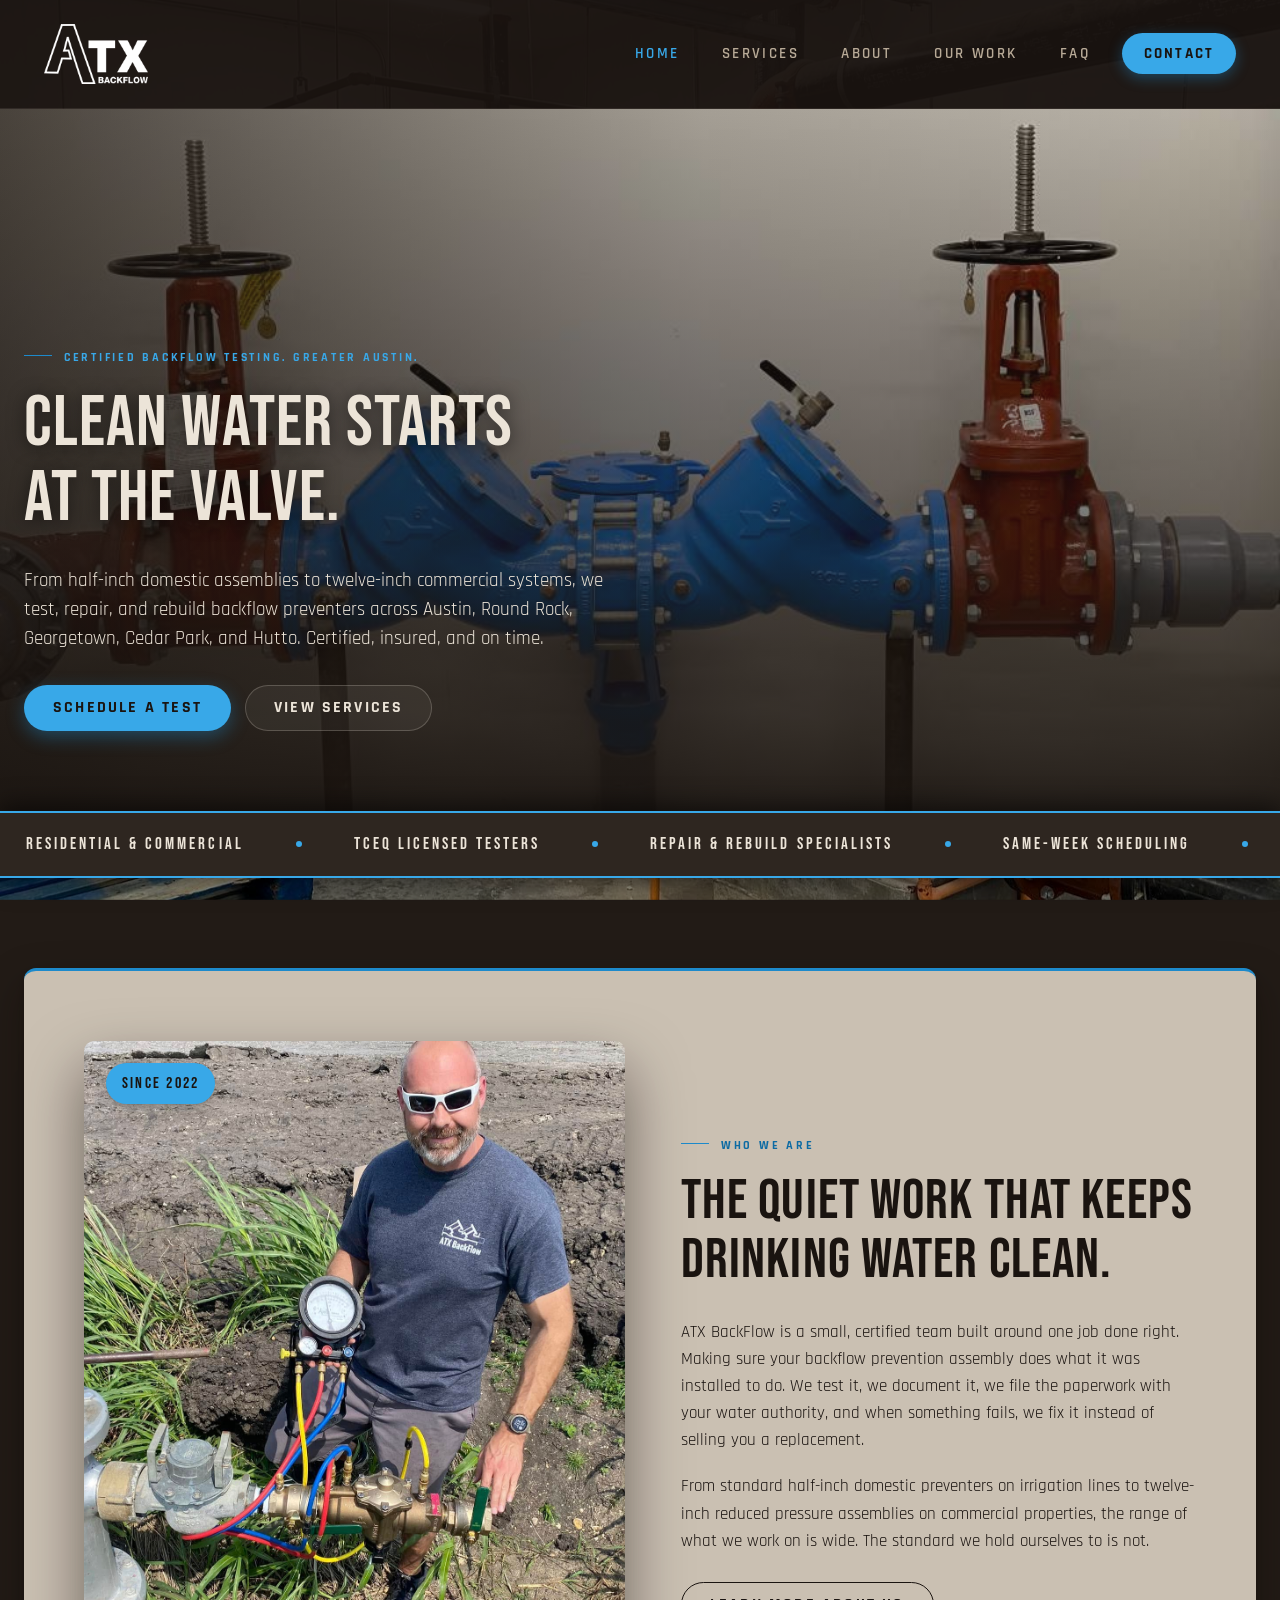
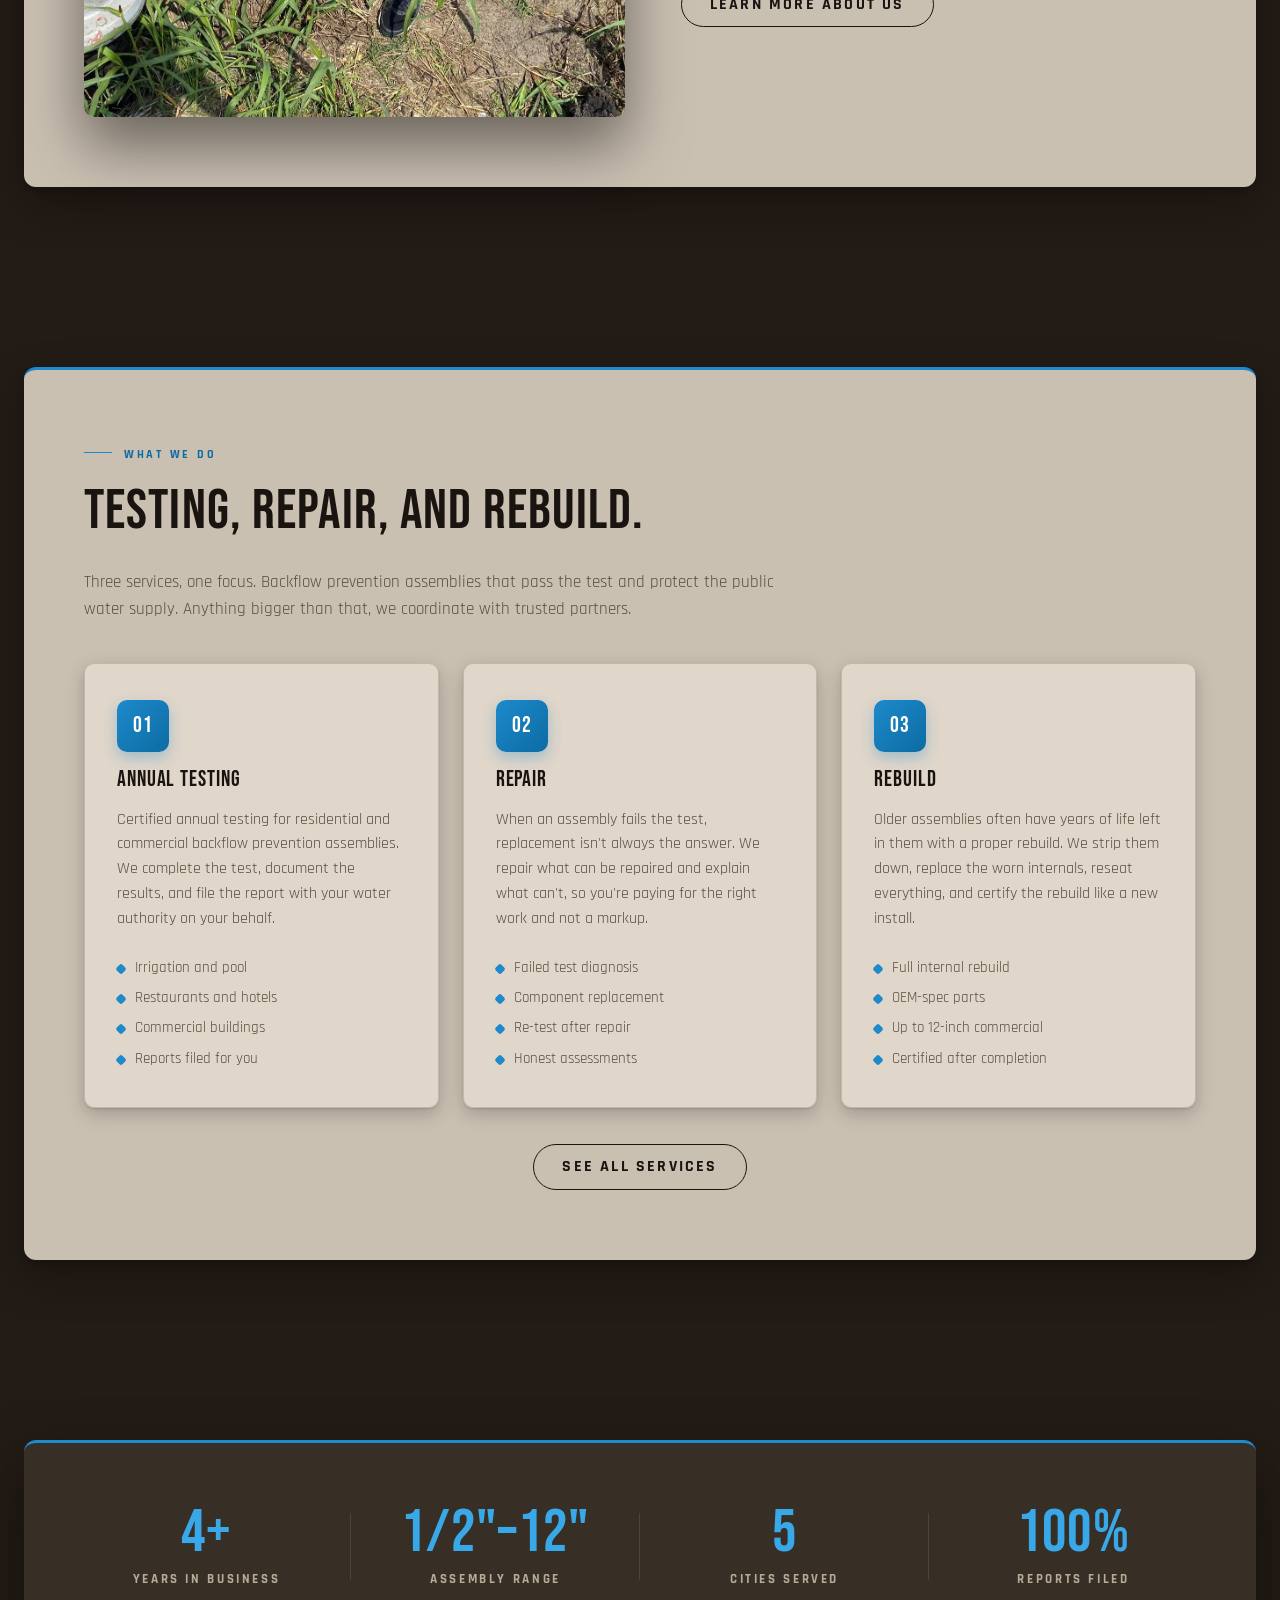
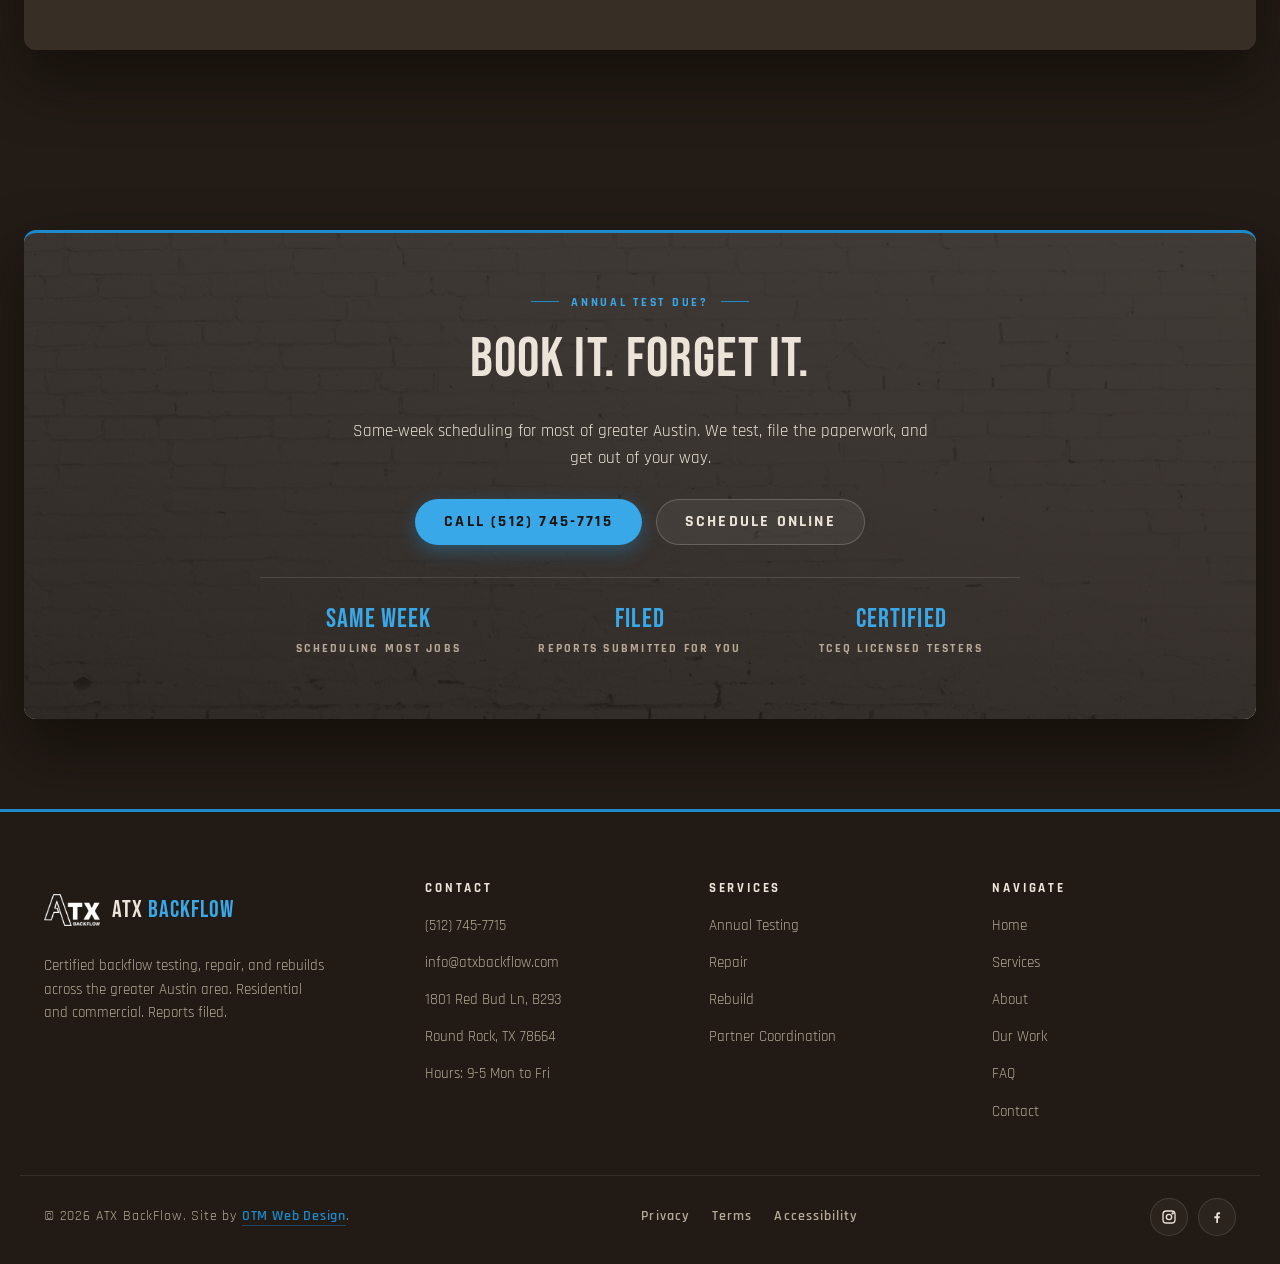
==== commit 10c318a1: "legal and mobile issue" ====
--- a/index.html
+++ b/index.html
@@ -255,6 +255,11 @@
       <div class="footer__credits">
         &copy; <span data-year>2026</span> ATX BackFlow. Site by <a href="https://otm-designs.com" target="_blank" rel="noopener">OTM Web Design</a>.
       </div>
+      <div class="footer__legal-links">
+        <a href="privacy.html">Privacy</a>
+        <a href="terms.html">Terms</a>
+        <a href="accessibility.html">Accessibility</a>
+      </div>
       <div class="footer__social">
         <a href="https://www.instagram.com/atxbackflow/" target="_blank" rel="noopener" aria-label="Instagram">
           <svg viewBox="0 0 24 24" fill="none" stroke="currentColor" stroke-width="2"><rect x="3" y="3" width="18" height="18" rx="5"/><circle cx="12" cy="12" r="4"/><circle cx="17.5" cy="6.5" r="0.8" fill="currentColor"/></svg>
--- a/styles.css
+++ b/styles.css
@@ -817,6 +817,26 @@
   color: var(--color-ink);
 }
 
+/* Service area two-column layout (services page): text + tile grid */
+.service-area-layout {
+  display: grid;
+  grid-template-columns: 1fr 1fr;
+  gap: 48px;
+  align-items: center;
+}
+
+.service-area-grid {
+  list-style: none;
+  padding: 0;
+  margin: 0;
+  display: grid;
+  grid-template-columns: 1fr 1fr;
+  gap: 12px;
+}
+
+/* Allow tiles to shrink instead of overflowing their column */
+.service-area-grid .service-area-tile { min-width: 0; }
+
 /* ============================================
    PRICING (warm sub-cards inside warm frame)
    ============================================ */
@@ -1548,6 +1568,24 @@
 .footer__social a:hover { background: var(--accent); color: #fff; border-color: var(--accent); }
 .footer__social svg { width: 16px; height: 16px; }
 
+/* Footer legal links row (sits between credits and social) */
+.footer__legal-links {
+  display: flex;
+  gap: 22px;
+  align-items: center;
+}
+
+.footer__legal-links a {
+  font-family: 'Rajdhani', sans-serif;
+  font-size: 0.85rem;
+  font-weight: 600;
+  letter-spacing: 0.08em;
+  color: var(--color-text-on-dark-muted);
+  transition: color var(--t-fast);
+}
+
+.footer__legal-links a:hover { color: var(--accent-bright); }
+
 /* ============================================
    THANK-YOU
    ============================================ */
@@ -1589,6 +1627,98 @@
 .thanks p { color: var(--color-warm-text-muted); font-size: 1.05rem; margin-bottom: 22px; }
 
 /* ============================================
+   LEGAL PAGES (privacy, terms, accessibility)
+   Prose content inside the standard warm frame.
+   Reuses existing frame + accent system. No new colors.
+   ============================================ */
+
+/* Slightly shorter hero for legal pages (content-forward) */
+.hero--legal { min-height: 42vh; padding: 80px 0 40px; }
+
+.legal-body {
+  max-width: 820px;
+  margin: 0 auto;
+}
+
+.legal-updated {
+  font-family: 'Rajdhani', sans-serif;
+  font-size: 0.82rem;
+  font-weight: 700;
+  letter-spacing: 0.16em;
+  text-transform: uppercase;
+  color: var(--accent-deep);
+  margin-bottom: 2rem;
+  padding-bottom: 1.2rem;
+  border-bottom: 1px solid var(--color-taupe-line);
+}
+
+.legal-body h2 {
+  font-size: clamp(1.5rem, 2.8vw, 2rem);
+  color: var(--color-ink);
+  margin: 2.2rem 0 0.8rem;
+  letter-spacing: 0.03em;
+}
+
+.legal-body h2:first-of-type { margin-top: 1.4rem; }
+
+.legal-body p {
+  color: var(--color-ink);
+  font-size: 1.02rem;
+  line-height: 1.7;
+  margin: 0 0 1.1em;
+}
+
+.legal-body a {
+  color: var(--accent-deep);
+  font-weight: 600;
+  border-bottom: 1px solid rgba(13, 107, 163, 0.35);
+  transition: color var(--t-fast), border-color var(--t-fast);
+}
+
+.legal-body a:hover {
+  color: var(--accent-bright);
+  border-color: var(--accent-bright);
+}
+
+.legal-list {
+  margin: 0 0 1.3em;
+  padding: 0;
+  list-style: none;
+  display: flex;
+  flex-direction: column;
+  gap: 9px;
+}
+
+.legal-list li {
+  position: relative;
+  padding-left: 22px;
+  color: var(--color-ink);
+  font-size: 1.02rem;
+  line-height: 1.6;
+}
+
+.legal-list li::before {
+  content: '';
+  position: absolute;
+  left: 0;
+  top: 10px;
+  width: 8px;
+  height: 8px;
+  background: var(--accent);
+  border-radius: 2px;
+  transform: rotate(45deg);
+}
+
+.legal-contact {
+  margin-top: 1.6em;
+  padding: 24px 28px;
+  background: var(--frame-fill-soft);
+  border-left: 3px solid var(--accent);
+  border-radius: var(--radius-sub);
+  line-height: 1.7;
+}
+
+/* ============================================
    REVEAL ANIMATIONS
    ============================================ */
 
@@ -1610,7 +1740,7 @@
 
 @media (max-width: 1100px) {
   .form-shell { grid-template-columns: 1fr; }
-  .feature, .intro-grid { grid-template-columns: 1fr; gap: 36px; }
+  .feature, .intro-grid, .service-area-layout { grid-template-columns: 1fr; gap: 36px; }
   .feature--reverse .feature__media { order: 0; }
   .services-grid { grid-template-columns: repeat(2, 1fr); }
   .stats__grid { grid-template-columns: repeat(2, 1fr); gap: 36px; }
@@ -1660,6 +1790,7 @@
   .stat:not(:last-child)::after { display: none; }
   .footer__grid { grid-template-columns: 1fr; gap: 32px; }
   .footer__bottom { flex-direction: column; align-items: flex-start; gap: 14px; }
+  .footer__legal-links { gap: 18px; flex-wrap: wrap; }
   .form-row { grid-template-columns: 1fr; }
   .thanks__card { padding: 50px 28px; }
   .nav__inner { padding: 2px 18px; }
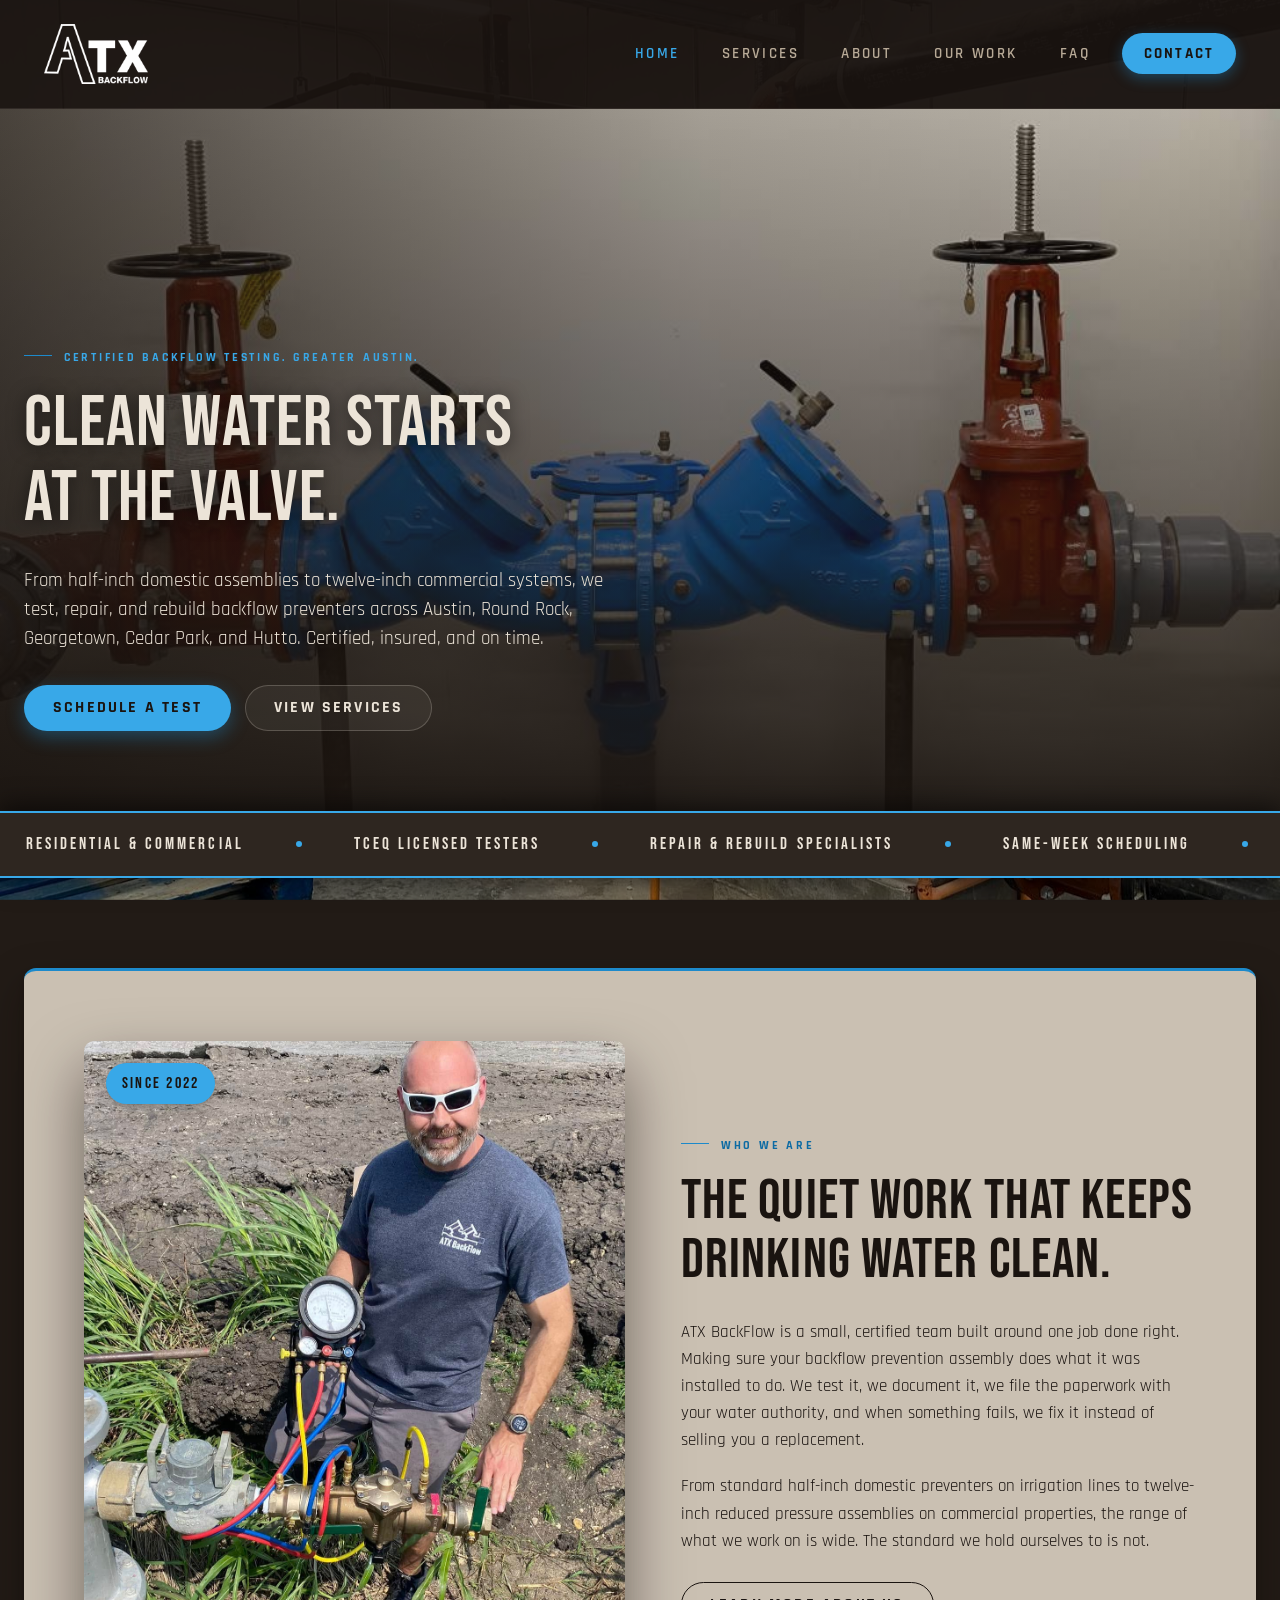
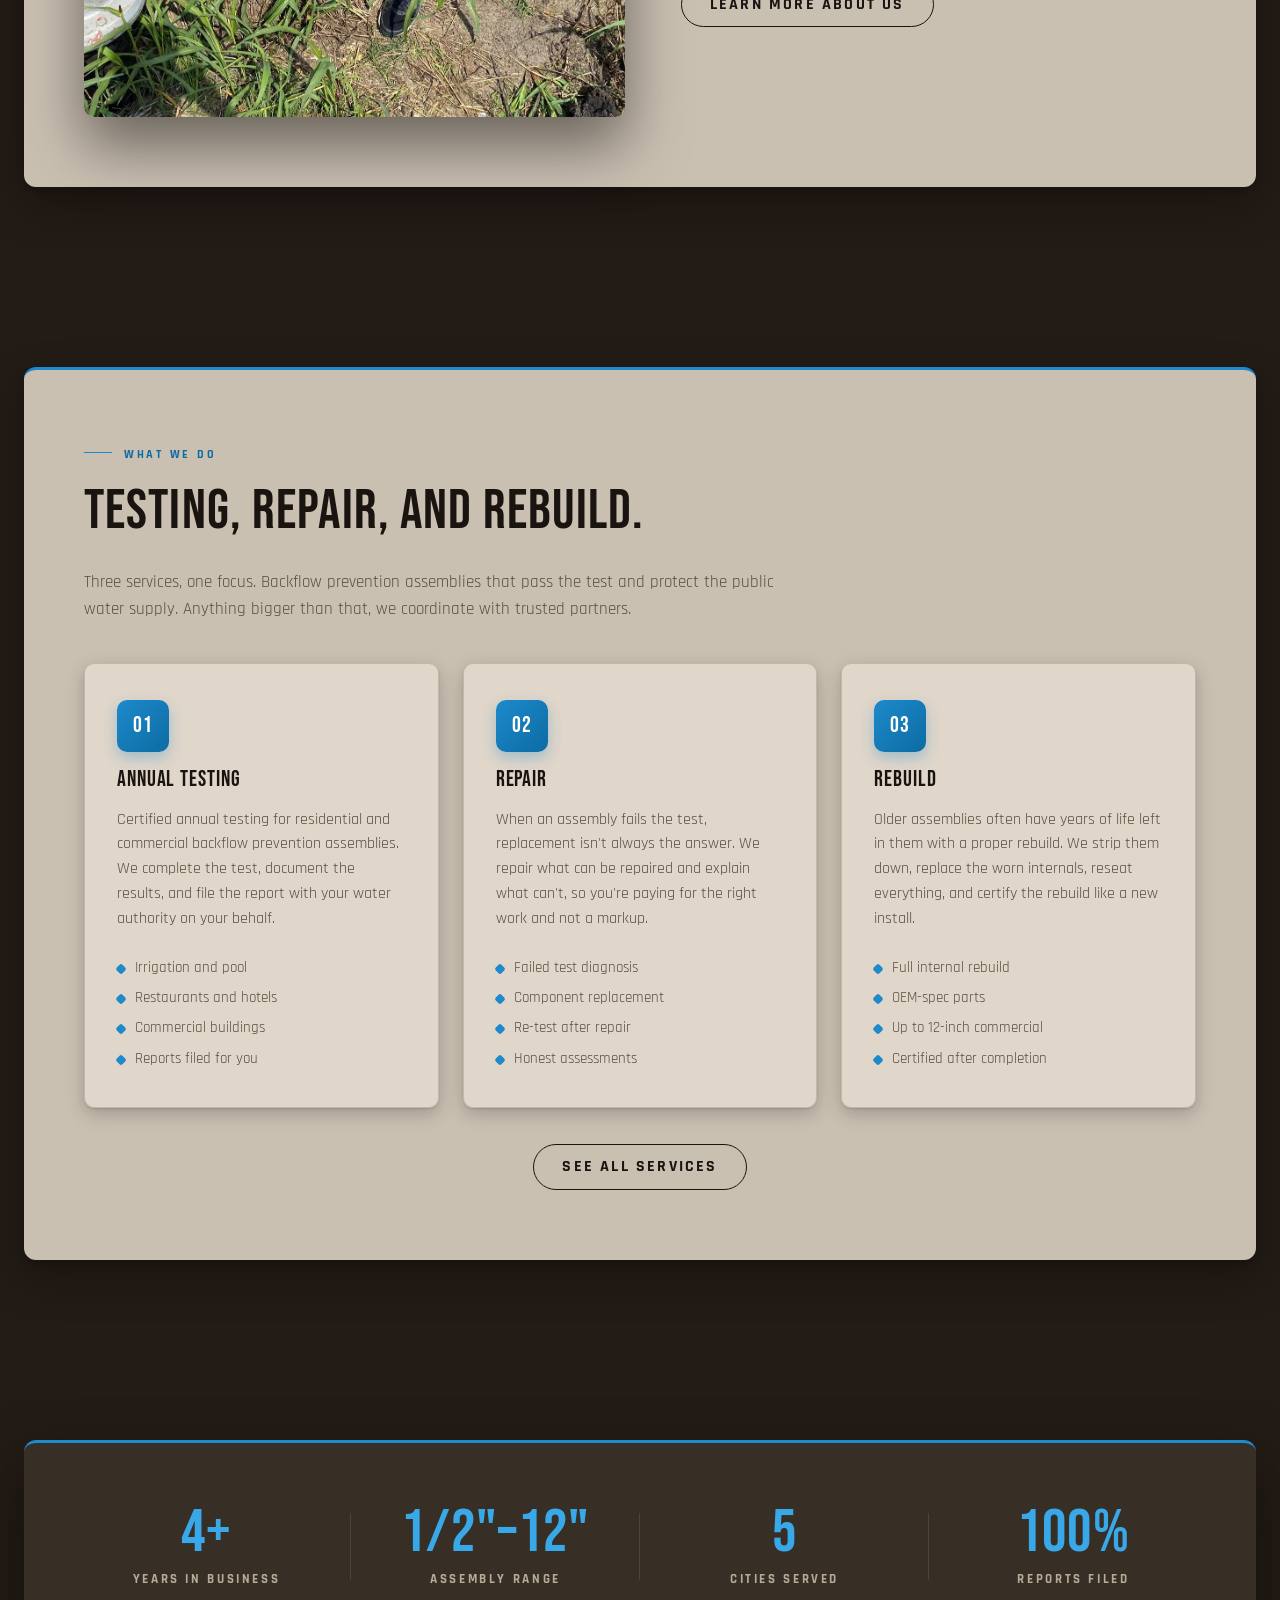
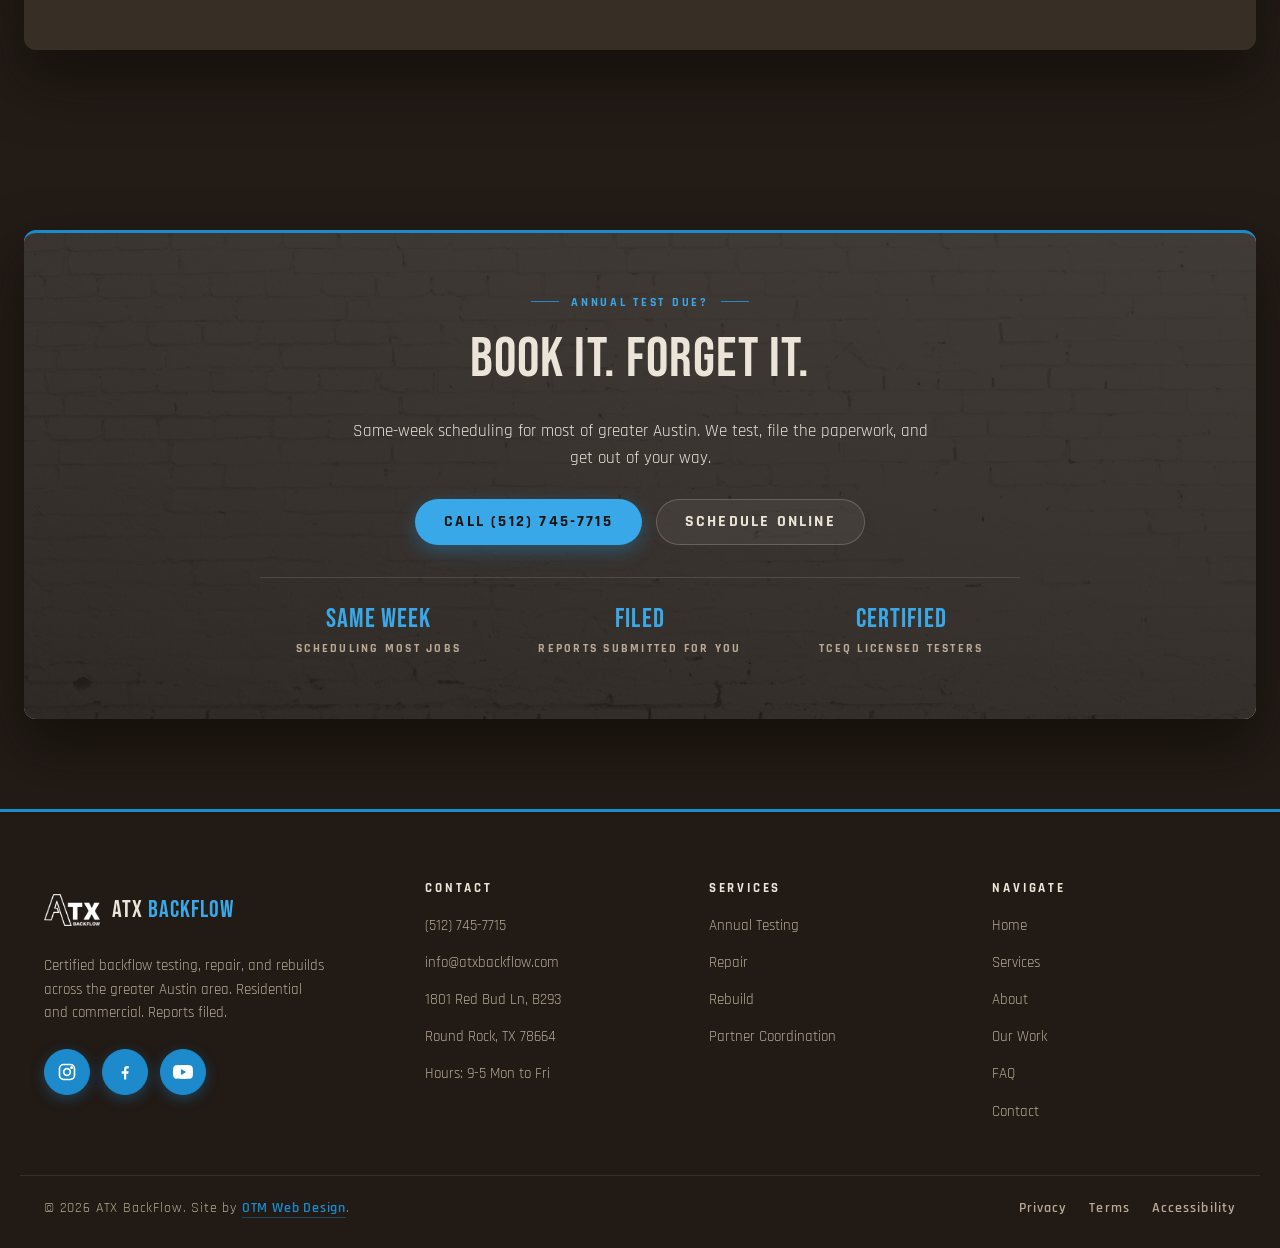
==== commit ee69eda9: "added youtube link and og logo" ====
--- a/index.html
+++ b/index.html
@@ -5,6 +5,23 @@
   <meta name="viewport" content="width=device-width, initial-scale=1.0">
   <title>ATX BackFlow | Certified Backflow Testing in Greater Austin</title>
   <meta name="description" content="ATX BackFlow is a certified backflow testing, repair, and rebuild company serving Austin, Round Rock, Georgetown, Cedar Park, and Hutto. Residential and commercial systems from 1/2 inch to 12 inch.">
+
+  <!-- Open Graph / Facebook -->
+  <meta property="og:type" content="website">
+  <meta property="og:site_name" content="ATX BackFlow">
+  <meta property="og:title" content="ATX BackFlow | Certified Backflow Testing in Greater Austin">
+  <meta property="og:description" content="ATX BackFlow is a certified backflow testing, repair, and rebuild company serving Austin, Round Rock, Georgetown, Cedar Park, and Hutto. Residential and commercial systems from 1/2 inch to 12 inch.">
+  <meta property="og:url" content="https://atxbackflow.com/">
+  <meta property="og:image" content="https://atxbackflow.com/assets/og-image.jpg">
+  <meta property="og:image:width" content="1200">
+  <meta property="og:image:height" content="630">
+  <meta property="og:image:alt" content="ATX BackFlow - Certified Backflow Testing in Greater Austin">
+
+  <!-- Twitter Card -->
+  <meta name="twitter:card" content="summary_large_image">
+  <meta name="twitter:title" content="ATX BackFlow | Certified Backflow Testing in Greater Austin">
+  <meta name="twitter:description" content="ATX BackFlow is a certified backflow testing, repair, and rebuild company serving Austin, Round Rock, Georgetown, Cedar Park, and Hutto. Residential and commercial systems from 1/2 inch to 12 inch.">
+  <meta name="twitter:image" content="https://atxbackflow.com/assets/og-image.jpg">
 
   <link rel="preconnect" href="https://fonts.googleapis.com">
   <link rel="preconnect" href="https://fonts.gstatic.com" crossorigin>
@@ -215,6 +232,17 @@
           <span class="footer__brand-text">ATX <em>BackFlow</em></span>
         </div>
         <p class="footer__tagline">Certified backflow testing, repair, and rebuilds across the greater Austin area. Residential and commercial. Reports filed.</p>
+        <div class="footer__social">
+          <a href="https://www.instagram.com/atxbackflow/" target="_blank" rel="noopener" aria-label="Instagram">
+            <svg viewBox="0 0 24 24" fill="none" stroke="currentColor" stroke-width="2"><rect x="3" y="3" width="18" height="18" rx="5"/><circle cx="12" cy="12" r="4"/><circle cx="17.5" cy="6.5" r="0.8" fill="currentColor"/></svg>
+          </a>
+          <a href="https://www.facebook.com/ATXbackflow" target="_blank" rel="noopener" aria-label="Facebook">
+            <svg viewBox="0 0 24 24" fill="currentColor"><path d="M13.5 21v-7h2.4l.4-3h-2.8V9.2c0-.9.3-1.5 1.5-1.5h1.5V5c-.3 0-1.1-.1-2.1-.1-2.1 0-3.5 1.3-3.5 3.6V11H8v3h2.9v7h2.6z"/></svg>
+          </a>
+          <a href="https://www.youtube.com/@ATXBackFlow" target="_blank" rel="noopener" aria-label="YouTube">
+            <svg viewBox="0 0 24 24" fill="currentColor"><path d="M23.5 6.2a3 3 0 0 0-2.1-2.1C19.5 3.6 12 3.6 12 3.6s-7.5 0-9.4.5A3 3 0 0 0 .5 6.2 31 31 0 0 0 0 12a31 31 0 0 0 .5 5.8 3 3 0 0 0 2.1 2.1c1.9.5 9.4.5 9.4.5s7.5 0 9.4-.5a3 3 0 0 0 2.1-2.1A31 31 0 0 0 24 12a31 31 0 0 0-.5-5.8zM9.6 15.6V8.4l6.2 3.6z"/></svg>
+          </a>
+        </div>
       </div>
 
       <div class="footer__col">
@@ -260,14 +288,6 @@
         <a href="terms.html">Terms</a>
         <a href="accessibility.html">Accessibility</a>
       </div>
-      <div class="footer__social">
-        <a href="https://www.instagram.com/atxbackflow/" target="_blank" rel="noopener" aria-label="Instagram">
-          <svg viewBox="0 0 24 24" fill="none" stroke="currentColor" stroke-width="2"><rect x="3" y="3" width="18" height="18" rx="5"/><circle cx="12" cy="12" r="4"/><circle cx="17.5" cy="6.5" r="0.8" fill="currentColor"/></svg>
-        </a>
-        <a href="https://www.facebook.com/ATXbackflow" target="_blank" rel="noopener" aria-label="Facebook">
-          <svg viewBox="0 0 24 24" fill="currentColor"><path d="M13.5 21v-7h2.4l.4-3h-2.8V9.2c0-.9.3-1.5 1.5-1.5h1.5V5c-.3 0-1.1-.1-2.1-.1-2.1 0-3.5 1.3-3.5 3.6V11H8v3h2.9v7h2.6z"/></svg>
-        </a>
-      </div>
     </div>
   </footer>
 
--- a/styles.css
+++ b/styles.css
@@ -1551,22 +1551,28 @@
   border-color: var(--accent-bright);
 }
 
-.footer__social { display: flex; gap: 10px; }
+.footer__social { display: flex; gap: 12px; margin-top: 24px; }
 
 .footer__social a {
-  width: 38px; height: 38px;
+  width: 46px; height: 46px;
   border-radius: 50%;
-  background: rgba(236, 228, 216, 0.05);
-  border: 1px solid rgba(236, 228, 216, 0.12);
+  background: var(--accent);
+  border: 1px solid var(--accent);
   display: flex;
   align-items: center;
   justify-content: center;
-  color: var(--color-text-on-dark);
-  transition: background var(--t-fast), color var(--t-fast), border-color var(--t-fast);
-}
-
-.footer__social a:hover { background: var(--accent); color: #fff; border-color: var(--accent); }
-.footer__social svg { width: 16px; height: 16px; }
+  color: #fff;
+  transition: background var(--t-fast), color var(--t-fast), border-color var(--t-fast), transform var(--t-fast), box-shadow var(--t-fast);
+  box-shadow: 0 4px 14px rgba(29, 138, 203, 0.35);
+}
+
+.footer__social a:hover {
+  background: var(--accent-bright);
+  border-color: var(--accent-bright);
+  transform: translateY(-2px);
+  box-shadow: 0 8px 22px rgba(29, 138, 203, 0.5);
+}
+.footer__social svg { width: 20px; height: 20px; }
 
 /* Footer legal links row (sits between credits and social) */
 .footer__legal-links {
